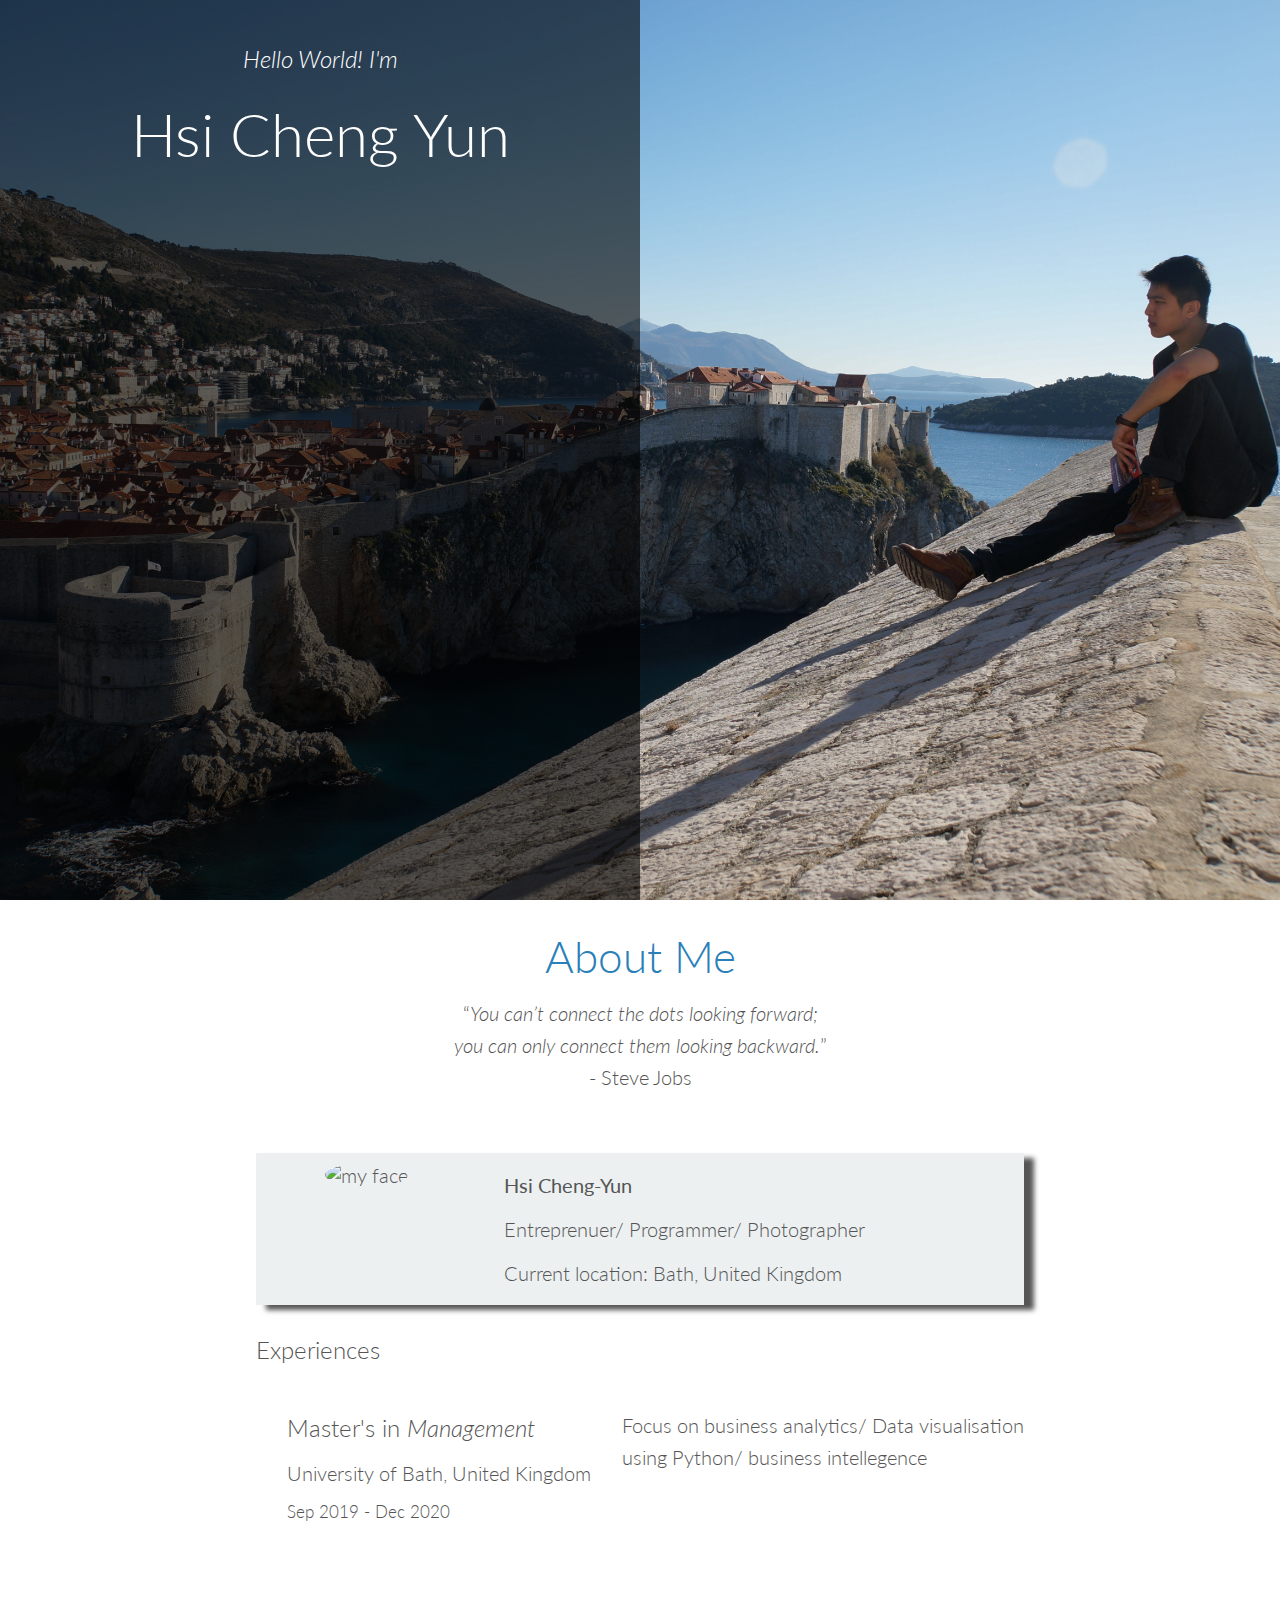
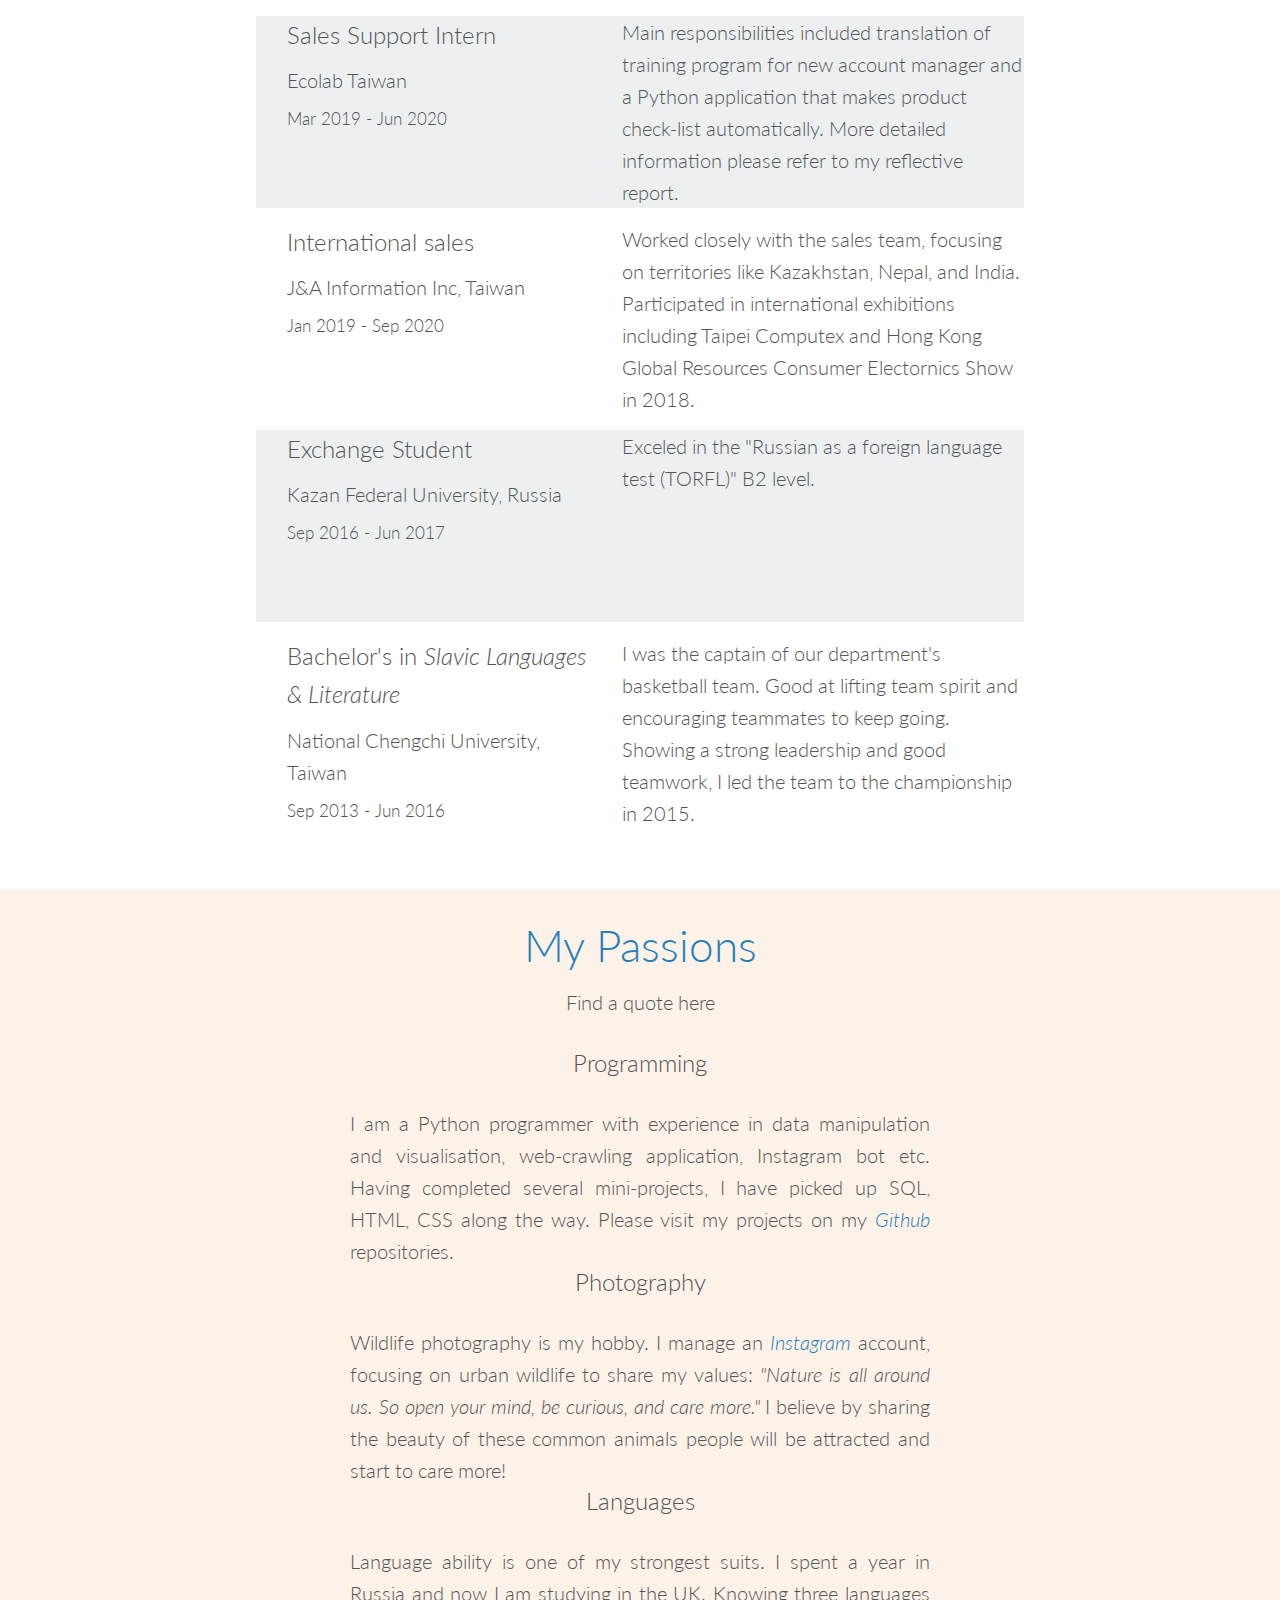
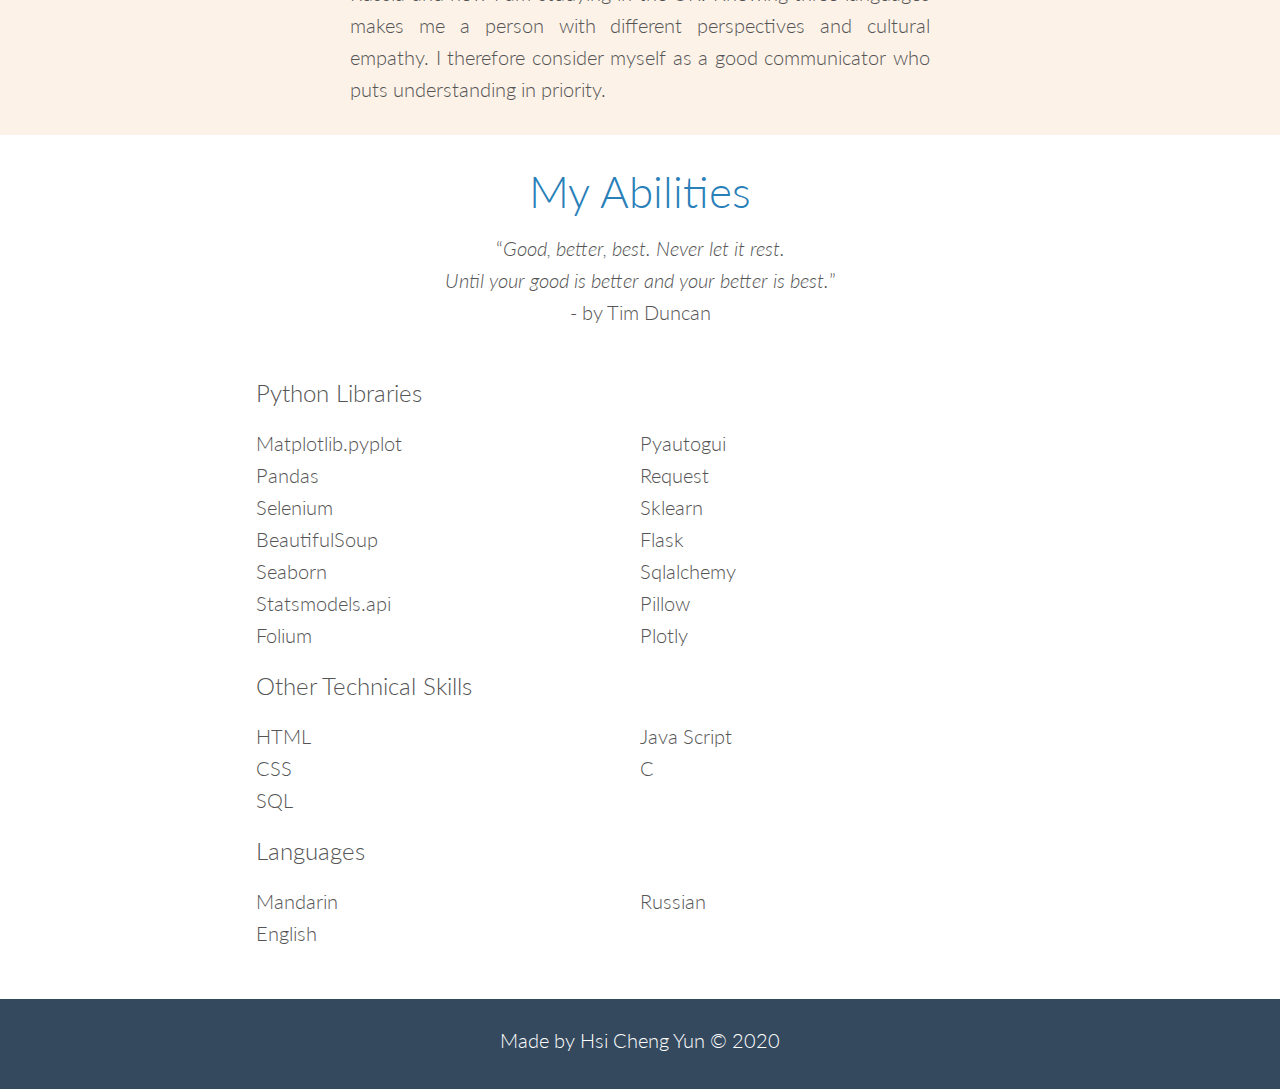
==== index.html @ f3f989b7 "update icons, shadow" ====
<!DOCTYPE html>
<html lang="en">
<head>
  <meta charset="UTF-8">
  <meta name="viewport" content="width=device-width, initial-scale=1.0">
  <link rel="stylesheet" href="resources/css/style.css">
  <link rel="stylesheet" href="https://fonts.googleapis.com/css2?family=Lato:ital,wght@0,100;0,300;0,400;1,300&display=swap">
  <title>Hsi Cheng Yun</title>
</head>
<body>
  <header>
    <section id="header">
      <div class="hero_text_box">
        <p><em>Hello World! I'm</em></p>
        <div class="bottom_line"></div>
        <h1>Hsi Cheng Yun</h1>
      </div>
    </section>
  </header>
  <section id="namecard">
    <div class="section_title">
      <h2>About Me</h2>
    </div>
    <div class="section_sub">
      <q><cite>You can’t connect the dots looking forward; <br> you can only connect them looking backward.</cite></q>
      <br>
      <p>- Steve Jobs</p>
    </div>
    <figure class="name_card center grey">
      <div class="name_card_hero">
        <img src="resources/css/img/me copy.jpg" alt="my face" class="name_card_img">
      </div>
      <div class="name_card_content">
        <ul>
          <li><strong>Hsi Cheng-Yun</strong></li>
          <li>Entreprenuer/ Programmer/ Photographer </li>
          <li>Current location: Bath, United Kingdom</li>
        </ul>
      </div>
      <div class="name_card_content">
        <ul>
          <li><a href="https://www.linkedin.com/in/cheng-yun-hsi-b586b5178/" target="_blank"><i class="fab fa-linkedin-in"></i></a></li>
          <li><a href="https://github.com/hsi-cy" target="_blank"><i class="fab fa-github"></i></a></li>
          <li><a href="https://www.instagram.com/hcy_wildlife_photography/" target="_blank"><i class="fab fa-instagram"></i></a></li>
        </ul>
      </div>
    </figure>
    <div id="about_me_experiences">
      <h3>Experiences</h3>
    </div>
    <div class="experiences_dir_by_col">
      <div class="exp_row">
        <div class="exp_icon col_1">
          <i class="fas fa-graduation-cap"></i>
        </div>
        <div class="exp_title col_2">
          <p class="exp_program">Master's in <em>Management</em></p>
          <p class="exp_uni">University of Bath, United Kingdom</p>
          <p class="exp_date">Sep 2019 - Dec 2020</p>
        </div>
        <div class="exp_description col_3">
          <p>Focus on business analytics/ Data visualisation using Python/ business intellegence</p>
        </div>
      </div>
      <div class="exp_row grey">
        <div class="exp_icon col_1">
          <i class="fas fa-briefcase"></i>
        </div>
        <div class="exp_title col_2">
          <p class="exp_program">Sales Support Intern</p>
          <p class="exp_uni">Ecolab Taiwan</p>
          <p class="exp_date">Mar 2019 - Jun 2020</p>
        </div>
        <div class="exp_description col_3">
          <p>Main responsibilities included translation of training program for new account manager and a Python application
            that makes product check-list automatically. More detailed information please refer to my reflective report.
          </p>
        </div>
      </div>
      <div class="exp_row">
        <div class="exp_icon col_1">
          <i class="fas fa-briefcase"></i>
        </div>
        <div class="exp_title col_2">
          <p class="exp_program">International sales</p>
          <p class="exp_uni">J&A Information Inc, Taiwan</p>
          <p class="exp_date">Jan 2019 - Sep 2020</p>
        </div>
        <div class="exp_description col_3">
          <p>Worked closely with the sales team, focusing on territories like Kazakhstan, Nepal, and India.
            Participated in international exhibitions including Taipei Computex and Hong Kong Global Resources 
            Consumer Electornics Show in 2018.
          </p>
        </div>
      </div>
      <div class="exp_row grey">
        <div class="exp_icon col_1">
          <i class="fas fa-graduation-cap"></i>
        </div>
        <div class="exp_title col_2">
          <p class="exp_program">Exchange Student</p>
          <p class="exp_uni">Kazan Federal University, Russia</p>
          <p class="exp_date">Sep 2016 - Jun 2017</p>
        </div>
        <div class="exp_description col_3">
          <p>Exceled in the "Russian as a foreign language test (TORFL)" B2 level. </p>
        </div>
      </div>
      <div class="exp_row">
        <div class="exp_icon col_1">
          <i class="fas fa-graduation-cap"></i>
        </div>
        <div class="exp_title col_2">
          <p class="exp_program">Bachelor's in <em>Slavic Languages & Literature</em></p>
          <p class="exp_uni">National Chengchi University, Taiwan</p>
          <p class="exp_date">Sep 2013 - Jun 2016</p>
        </div>
        <div class="exp_description col_3">
          <p>I was the captain of our department's basketball team. Good at lifting team spirit and encouraging 
            teammates to keep going. Showing a strong leadership and good teamwork, I led the team to the 
            championship in 2015.
          </p>
        </div>
      </div>
    </div>
  </section>
  <section class="section_profile">
    <div class="section_title">
      <h2>My Passions</h2>
    </div>
    <div class="section_sub">
      <p>Find a quote here</p>
    </div>
    <div class="about_me_container">
      <div class="coloumn">
        <ion-icon name="desktop-outline"></ion-icon>
        <h3>Programming</h3>
        <p>
          I am a Python programmer with experience in data manipulation and visualisation, web-crawling application, Instagram bot etc.
          Having completed several mini-projects, I have picked up SQL, HTML, CSS along the way. Please visit my projects on  
          my <em><a href="https://github.com/hsi-cy" target="_blank">Github</a></em> repositories.
        </p>
      </div>
      <div class="coloumn">
        <ion-icon name="camera-outline"></ion-icon>
        <h3>Photography</h3>
        <p>
          Wildlife photography is my hobby. I manage an <em><a href="https://www.instagram.com/hcy_wildlife_photography/" target="_blank">Instagram</a></em> account, 
          focusing on urban wildlife to share my values: 
          <cite>"Nature is all around us. So open your mind, be curious, and care more."</cite>
          I believe by sharing the beauty of these common animals people will be attracted and start to care more!
        </p>
      </div>
      <div class="coloumn">
        <ion-icon name="language-outline"></ion-icon>
        <h3>Languages</h3>
        <p>
          Language ability is one of my strongest suits. I spent a year in Russia and now 
          I am studying in the UK. Knowing three languages makes me a person with different
          perspectives and cultural empathy. I therefore consider myself as a good communicator who
          puts understanding in priority.
        </p>
      </div>
    </div>
  </section>
  <section id="section_skills">
    <div class="section_title">
      <h2>My Abilities</h2>
    </div>
    <div class="section_sub">
      <q><cite class="quotes">Good, better, best. Never let it rest. <br> Until your good is better and your better is best.</cite></q>
      <br>
      <p>- by Tim Duncan</p>
    </div>
    <div class="skill_title">
      <h3>Python Libraries</h3>
    </div>
    <div class="skill_level_container">
      <!-- Skill name left -->
      <div class="skill_left_part">
        <div class="skill_name_column">
          <div class="skill_name">
            <p>Matplotlib.pyplot</p>
          </div>
          <div class="skill_name">
            <p>Pandas</p>
          </div>
          <div class="skill_name">
            <p>Selenium</p>
          </div>
          <div class="skill_name">
            <p>BeautifulSoup</p>
          </div>
          <div class="skill_name">
            <p>Seaborn</p>
          </div>
          <div class="skill_name">
            <p>Statsmodels.api</p>
          </div>
          <div class="skill_name">
            <p>Folium</p>
          </div>
        </div>
        <div class="skill_level_column">
          <div class="skill_level">
            <span><i class="fas fa-star"></i></span>
            <span><i class="fas fa-star"></i></span>
            <span><i class="fas fa-star"></i></span>
            <span><i class="fas fa-star"></i></span>
            <span><i class="fas fa-star"></i></span>
          </div>
          <div class="skill_level">
            <span><i class="fas fa-star"></i></span>
            <span><i class="fas fa-star"></i></span>
            <span><i class="fas fa-star"></i></span>
            <span><i class="fas fa-star"></i></span>
            <span><i class="fas fa-star"></i></span>
          </div>
          <div class="skill_level">
            <span><i class="fas fa-star"></i></span>
            <span><i class="fas fa-star"></i></span>
            <span><i class="fas fa-star"></i></span>
            <span><i class="fas fa-star"></i></span>
            <span><i class="fas fa-star"></i></span>
          </div>
          <div class="skill_level">
            <span><i class="fas fa-star"></i></span>
            <span><i class="fas fa-star"></i></span>
            <span><i class="fas fa-star"></i></span>
            <span><i class="fas fa-star"></i></span>
            <span><i class="far fa-star"></i></span>
          </div>
          <div class="skill_level">
            <span><i class="fas fa-star"></i></span>
            <span><i class="fas fa-star"></i></span>
            <span><i class="fas fa-star"></i></span>
            <span><i class="fas fa-star"></i></span>
            <span><i class="far fa-star"></i></span>
          </div>
          <div class="skill_level">
            <span><i class="fas fa-star"></i></span>
            <span><i class="fas fa-star"></i></span>
            <span><i class="fas fa-star"></i></span>
            <span><i class="fas fa-star"></i></span>
            <span><i class="far fa-star"></i></span>
          </div>
          <div class="skill_level">
            <span><i class="fas fa-star"></i></span>
            <span><i class="fas fa-star"></i></span>
            <span><i class="fas fa-star"></i></span>
            <span><i class="far fa-star"></i></span>
            <span><i class="far fa-star"></i></span>
          </div>
        </div>
      </div>
      <!-- skill name right -->
      <div class="skill_right_part">
        <div class="skill_name_column">
          <div class="skill_name">
            <p>Pyautogui</p>
          </div>
          <div class="skill_name">
            <p>Request</p>
          </div>
          <div class="skill_name">
            <p>Sklearn</p>
          </div>
          <div class="skill_name">
            <p>Flask</p>
          </div>
          <div class="skill_name">
            <p>Sqlalchemy</p>
          </div>
          <div class="skill_name">
            <p>Pillow</p>
          </div>
          <div class="skill_name">
            <p>Plotly</p>
          </div>
        </div>
        <div class="skill_level_column">
          <div class="skill_level">
            <span><i class="fas fa-star"></i></span>
            <span><i class="fas fa-star"></i></span>
            <span><i class="fas fa-star"></i></span>
            <span><i class="far fa-star"></i></span>
            <span><i class="far fa-star"></i></span>
          </div>
          <div class="skill_level">
            <span><i class="fas fa-star"></i></span>
            <span><i class="fas fa-star"></i></span>
            <span><i class="fas fa-star"></i></span>
            <span><i class="far fa-star"></i></span>
            <span><i class="far fa-star"></i></span>
          </div>
          <div class="skill_level">
            <span><i class="fas fa-star"></i></span>
            <span><i class="fas fa-star"></i></span>
            <span><i class="fas fa-star"></i></span>
            <span><i class="far fa-star"></i></span>
            <span><i class="far fa-star"></i></span>
          </div>
          <div class="skill_level">
            <span><i class="fas fa-star"></i></span>
            <span><i class="fas fa-star"></i></span>
            <span><i class="far fa-star"></i></span>
            <span><i class="far fa-star"></i></span>
            <span><i class="far fa-star"></i></span>
          </div>
          <div class="skill_level">
            <span><i class="fas fa-star"></i></span>
            <span><i class="fas fa-star"></i></span>
            <span><i class="far fa-star"></i></span>
            <span><i class="far fa-star"></i></span>
            <span><i class="far fa-star"></i></span>
          </div>
          <div class="skill_level">
            <span><i class="fas fa-star"></i></span>
            <span><i class="far fa-star"></i></span>
            <span><i class="far fa-star"></i></span>
            <span><i class="far fa-star"></i></span>
            <span><i class="far fa-star"></i></span>
          </div>
          <div class="skill_level">
            <span><i class="fas fa-star"></i></span>
            <span><i class="far fa-star"></i></span>
            <span><i class="far fa-star"></i></span>
            <span><i class="far fa-star"></i></span>
            <span><i class="far fa-star"></i></span>
          </div>
        </div>
      </div>
    </div>
    <div class="skill_title">
      <h3>Other Technical Skills</h3>
    </div>
    <!-- Other skills left part -->
    <div class="skill_level_container">
      <div class="skill_left_part">
        <div class="skill_name_column">
          <div class="skill_name">
            <p>HTML</p>
          </div>
          <div class="skill_name">
            <p>CSS</p>
          </div>
          <div class="skill_name">
            <p>SQL</p>
          </div>
        </div>
        <div class="skill_level_column">
          <div class="skill_level">
            <span><i class="fas fa-star"></i></span>
            <span><i class="fas fa-star"></i></span>
            <span><i class="fas fa-star"></i></span>
            <span><i class="fas fa-star"></i></span>
            <span><i class="fas fa-star"></i></span>
          </div>
          <div class="skill_level">
            <span><i class="fas fa-star"></i></span>
            <span><i class="fas fa-star"></i></span>
            <span><i class="fas fa-star"></i></span>
            <span><i class="fas fa-star"></i></span>
            <span><i class="fas fa-star"></i></span>
          </div>
          <div class="skill_level">
            <span><i class="fas fa-star"></i></span>
            <span><i class="fas fa-star"></i></span>
            <span><i class="fas fa-star"></i></span>
            <span><i class="far fa-star"></i></span>
            <span><i class="far fa-star"></i></span>
          </div>
        </div>
      </div>
      <div class="skill_right_part">
        <div class="skill_name_column">
          <div class="skill_name">
            <p>Java Script</p>
          </div>
          <div class="skill_name">
            <p>C</p>
          </div>
        </div>
        <div class="skill_level_column">
          <div class="skill_level">
            <span><i class="fas fa-star"></i></span>
            <span><i class="fas fa-star"></i></span>
            <span><i class="far fa-star"></i></span>
            <span><i class="far fa-star"></i></span>
            <span><i class="far fa-star"></i></span>
          </div>
          <div class="skill_level">
            <span><i class="fas fa-star"></i></span>
            <span><i class="far fa-star"></i></span>
            <span><i class="far fa-star"></i></span>
            <span><i class="far fa-star"></i></span>
            <span><i class="far fa-star"></i></span>
          </div>
        </div>
      </div>
    </div>
    <div class="skill_title">
      <h3>Languages</h3>
    </div>
    <div class="skill_level_container">
      <!-- Languages left part -->
      <div class="skill_left_part">
        <div class="skill_name_column">
          <div class="skill_name">
            <p>Mandarin</p>
          </div>
          <div class="skill_name">
            <p>English</p>
          </div>
        </div>
        <div class="skill_level_column">
          <div class="skill_level">
            <span><i class="fas fa-star"></i></span>
            <span><i class="fas fa-star"></i></span>
            <span><i class="fas fa-star"></i></span>
            <span><i class="fas fa-star"></i></span>
            <span><i class="fas fa-star"></i></span>
          </div>
          <div class="skill_level">
            <span><i class="fas fa-star"></i></span>
            <span><i class="fas fa-star"></i></span>
            <span><i class="fas fa-star"></i></span>
            <span><i class="fas fa-star"></i></span>
            <span><i class="fas fa-star-half-alt"></i></span>
          </div>
        </div>
      </div>
      <div class="skill_right_part">
        <div class="skill_name_column">
          <div class="skill_name">
            <p>Russian</p>
          </div>
        </div>
        <div class="skill_level_column">
          <div class="skill_level">
            <span><i class="fas fa-star"></i></span>
            <span><i class="fas fa-star"></i></span>
            <span><i class="fas fa-star"></i></span>
            <span><i class="fas fa-star"></i></span>
            <span><i class="far fa-star"></i></span>
          </div>
        </div>
      </div>
    </div>
    </div>
  </section>
  <script src="https://unpkg.com/ionicons@5.0.0/dist/ionicons.js"></script>
  <script src="https://kit.fontawesome.com/35987634fb.js" crossorigin="anonymous"></script>
</body>
<footer>
  <section id="section_footer">
    <div id="footer">
      <p>Made by Hsi Cheng Yun &copy; 2020</p>
    </div>
  </section>
</footer>
</html>


<!-- 
empty star
<span><i class="far fa-star"></i></span>
full star
<span><i class="fas fa-star"></i></span>
half full star
<span><i class="fas fa-star-half-alt"></i></span>
 -->
---- resources/css/style.css ----
* {
    margin: 0;
    padding: 0;
    box-sizing: border-box;
}

body {
    font-size: 20px;
    font-weight: 300;
    font-family: 'Lato', 'Arial', sans-serif;
    color: #555;
}

h1,
h2,
h3 {
    font-weight: 300;
}

h1 {
    font-size: 300%;
    color: #fff;
}

h2 {
    font-size: 220%;
    color: #555;
}

h3 {
    font-size: 120%;
}

p {
    line-height: 1.6;
}
/* ----------------- */
/* Header */
/* ----------------- */

header {
    height: 100vh;
    background-image: url(img/bckimg.JPG);
    background-size: cover;
    background-position: center;
    background-repeat: no-repeat;
    background-attachment: fixed;
}

.hero_text_box {
    width: 50%;
    height: 100vh;
    background-color: rgba(0,0,0,0.6);
    text-align: center;
}

.hero_text_box p {
    font-size: 120%;
    color: #fff;
    padding-top: 40px;
    padding-bottom: 20px;
}


@media (max-width:768px) {
    header {
        background-image: url(img/img.jpg);
        background-size: auto 100%;
        background-position: center center;
        background-attachment: unset;
    }
    
    #header {
        display: flex;
        flex-direction: column;
    }

    .hero_text_box {
        width: 100%;
        height: 30%;
        background-color: rgba(0,0,0,0.0);
        text-align: left;
    }
    .hero_text_box p,
    .hero_text_box h1 {
        color: #555;
        padding-left: 5%;
    }

    .hero_text_box p {
        padding-left: 6%;
    }

}
/*  */
/* name card */
/*  */
#namecard {
    /* background: linear-gradient(to bottom right, #cbe4f4, #c1f1d5); */
    padding-bottom: 30px;
}

.section_sub {
    display: block;
    width: 60%;
    margin-left: 20%;
    line-height: 1.6;
}

.name_card {
    max-width: 800px;
    width: 60%;
    margin: 30px auto;
    display: flex;
    /* border: 1px solid magenta; */
    box-shadow: 10px 5px 5px #555;
    padding: 10px 10px;
}

.center{
    justify-content: center;
}

.name_card_hero {
    flex: 0 1 20%;
}

.name_card_img {
    width: 100%;
    border-radius: 50%;
}

.name_card_content{
    flex: 0 1 auto;
}

.name_card_content ul li {
    list-style: none;
    padding: 10px 30px 10px 30px;
    text-align: left;
}

.fab {
    color: #2980b9;
    font-size: 110%;
}

#about_me_experiences {
    max-width: 800px;
    width: 60%;
    margin: 30px auto;
    display: flex;
    /* border: 1px solid magenta; */
}


.experiences_dir_by_col {
    max-width: 800px;
    width: 60%;
    margin: 30px auto;
    display: grid;
    /* border: 1px solid magenta; */
    grid-template-rows: repeat(5,1fr);
}

.exp_row {
    display: flex;
    /* border: 1px solid red; */
    margin-top: 15px;
    justify-content: space-between;
    /* background: yellow; */
}

.col_1 {
    width: 5%;
    /* border: 1px solid green; */
}

.col_2 {
    width: 25%;
    /* border: 1px solid red; */
}

.col_3 {
    width: 70%;
    padding-left: 30px;
    /* border: 1px solid blue; */
}

.grey {
    background: #ecf0f1;
}

.exp_icon {
    color: #2980b9;
    font-size: 115%;
    padding-right: 5px;
    padding-top: 3.5px;
}

.exp_title {
    flex: 0 1 50%;
}

.exp_program {
    font-size: larger;
}

.exp_uni {
    padding-top: 10px;
}

.exp_date {
    font-size: smaller;
    padding-top: 10px;
}

@media (max-width:1140px) {
    .experiences_dir_by_col{
        display: grid;
        grid-template-rows: unset;
    }
    .name_card,
    #about_me_experiences,
    .experiences_dir_by_col {
        width: 70%;
        margin-left: 15%;
        /* border: 1px solid magenta; */
    }

    .col_1,
    .col_2,
    .col_3 {
        width: 100%;
    }
    .exp_row {
        flex-direction: column;
    }
    .col_3 {
        padding-left: 0;
        border-top: 1px solid black;
        padding-top: 20px;
    }
    /* .exp_date {
        padding-bottom: 10px;
    } */
}

@media (max-width:768px) {
    .section_sub {
        width: 95%;
        margin-left: 2.5%;
    }
    .name_card,
    #about_me_experiences,
    .experiences_dir_by_col,
    .col_1,
    .col_2,
    .col_3 {
        width: 95%;
        margin-left: 2.5%;
        /* border: 1px solid magenta; */
    }

    .exp_row {
        flex-direction: column;
    }
    .col_3 {
        padding-left: 0;
    }
    .exp_date {
        padding-bottom: 10px;
    }
}
/* ----------------- */
/* My passion section */
/* ----------------- */
.section_profile {
    background: #fcf2e8;
    padding-bottom: 30px;
}

.section_title,
.section_sub {
    display: block;
    text-align: center;
}

.section_title h2{
    color: #2980b9;
    padding-top: 30px;
}

.section_sub {
    padding-top: 15px;
    padding-bottom: 30px;
}

.about_me_container {
    display: flex;
    flex-direction: column;
    justify-content: space-between;
    text-align: center;
    width: 50%;
    margin-left: 25%;
}

ion-icon {
    color: #2980b9;
    font-size: 220%;
    margin-top: 30px;
}

.about_me_container p {
    padding: 30px 30px 0px 30px;
    text-align: justify;
}

.about_me_container p a {
    text-decoration: none;
    color: #2980b9;
}

@media (max-width:768px) {
    .about_me_container {
        width: 95%;
        margin-left: 2.5%;
    }
}

/*  */
/* Skills section */
/*  */
.skill_title {
    display: block;
    width: 60%;
    margin-left: 20%;
    text-align: left;
    padding-top: 20px;
    padding-bottom: 20px;
}
.skill_level_container {
    display: flex;
    width: 60%;
    margin-left: 20%;
    justify-content: space-between;
    flex-direction: row;
    /* border: 1px solid magenta; */
}

.skill_name_column {
    width: 60%;
    /* border: 1px solid greenyellow; */
}

.skill_level_column {
    width: 40%;
    color: #2980b9;
    /* border: 1px solid red; */
}

.skill_level {
    line-height: 1.6;
}

.skill_left_part,
.skill_right_part {
    display: flex;
    width: 50%;
}

@media (max-width:1140px) {
    .skill_title {
        width: 70%;
        margin-left: 15%;
    }

    .skill_level_container {
        width: 70%;
        margin-left: 15%;
        flex-direction: column;
    }

    .skill_name_column {
        width: 60%;
    }

    .skill_level_column {
        width: 40%;
    }

    .skill_left_part,
    .skill_right_part {
        width: 100%;
        
    }
}

@media (max-width:768px) {
    .skill_title {
        width: 95%;
        margin-left: 2.5%;
    }

    .skill_level_container {
        width: 95%;
        margin-left: 2.5%;
        flex-direction: column;
    }

    .skill_name_column {
        width: 60%;
    }

    .skill_level_column {
        width: 40%;
    }

    #skill_left_part,
    #skill_right_part {
        width: 100%;
    }
}

/*  */
/* Footer */
/*  */

#section_footer {
    display: block;
    background: #34495e;
    width: 100%;
    height: 10vh;
    text-align: center;
    margin-top: 50px;
}

#footer {
    display: block;
    width: 100%;
    color: #fff;
    padding-top: 25px;
}
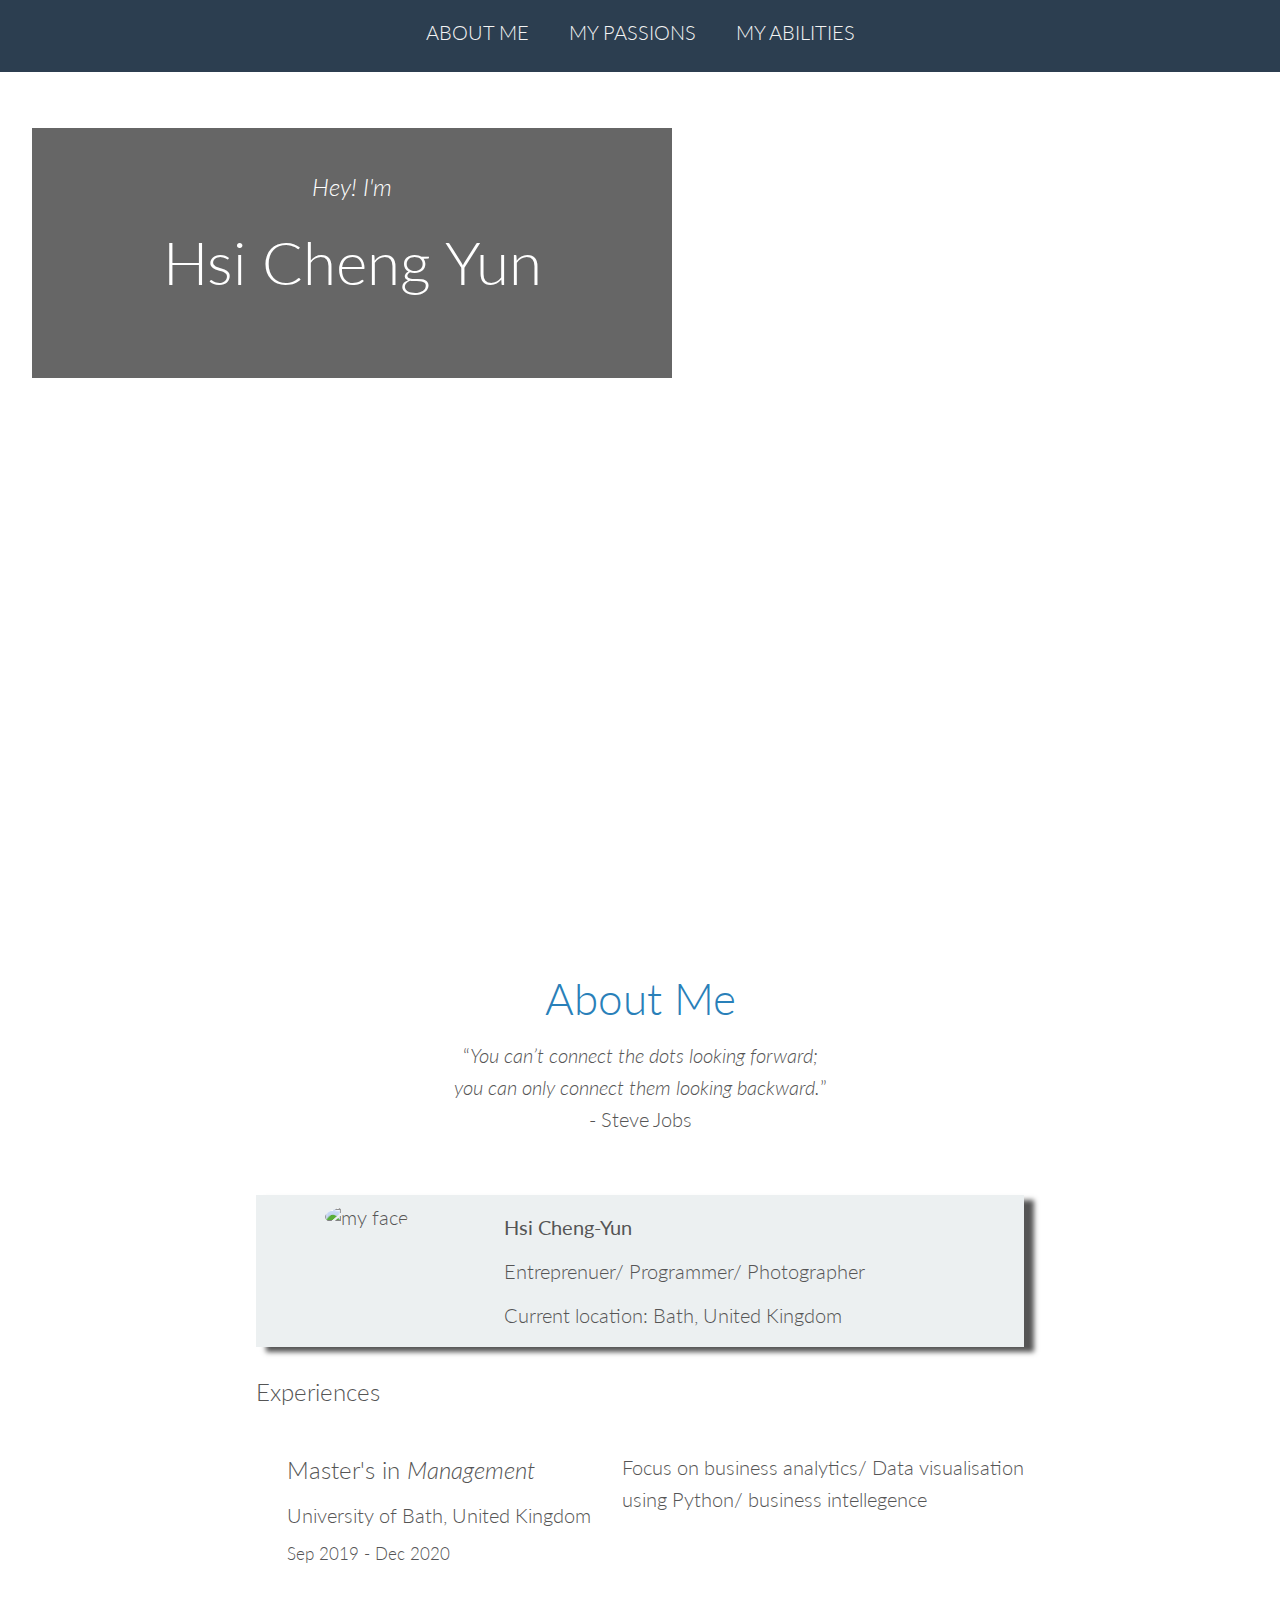
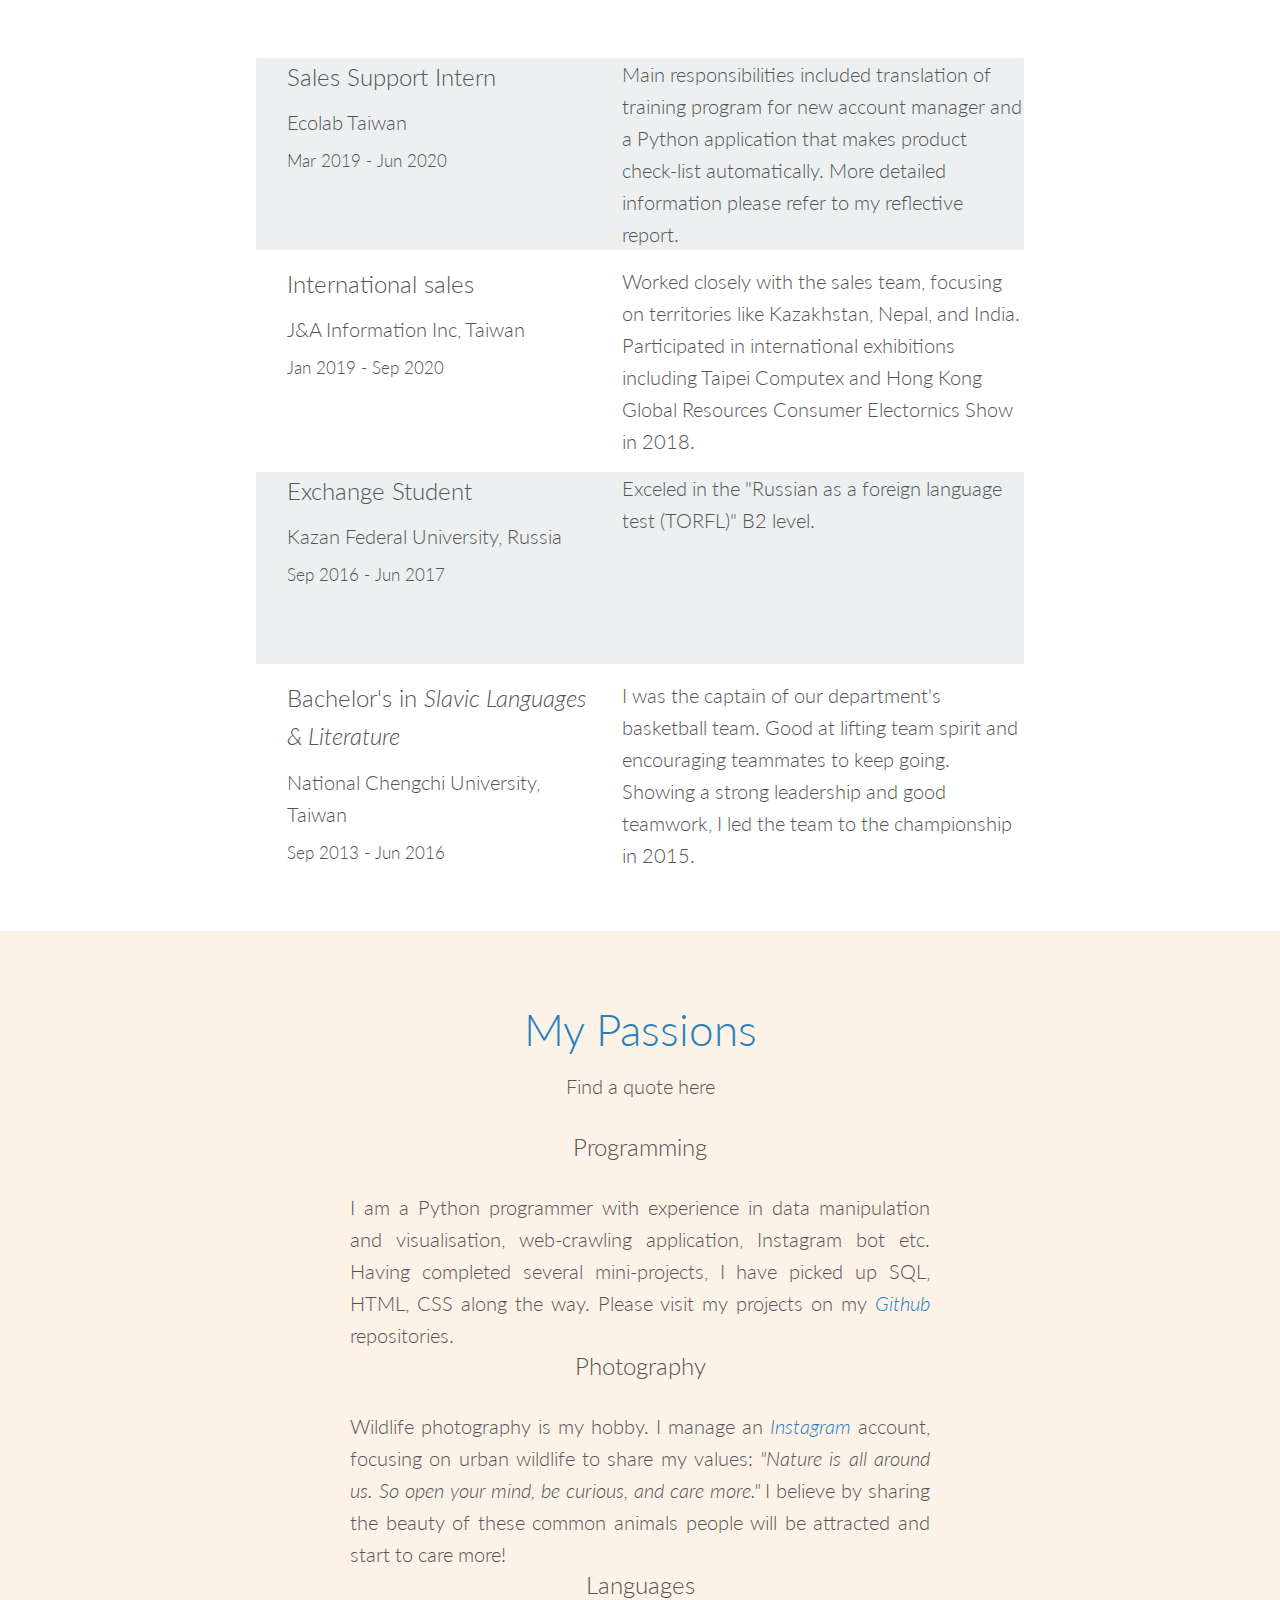
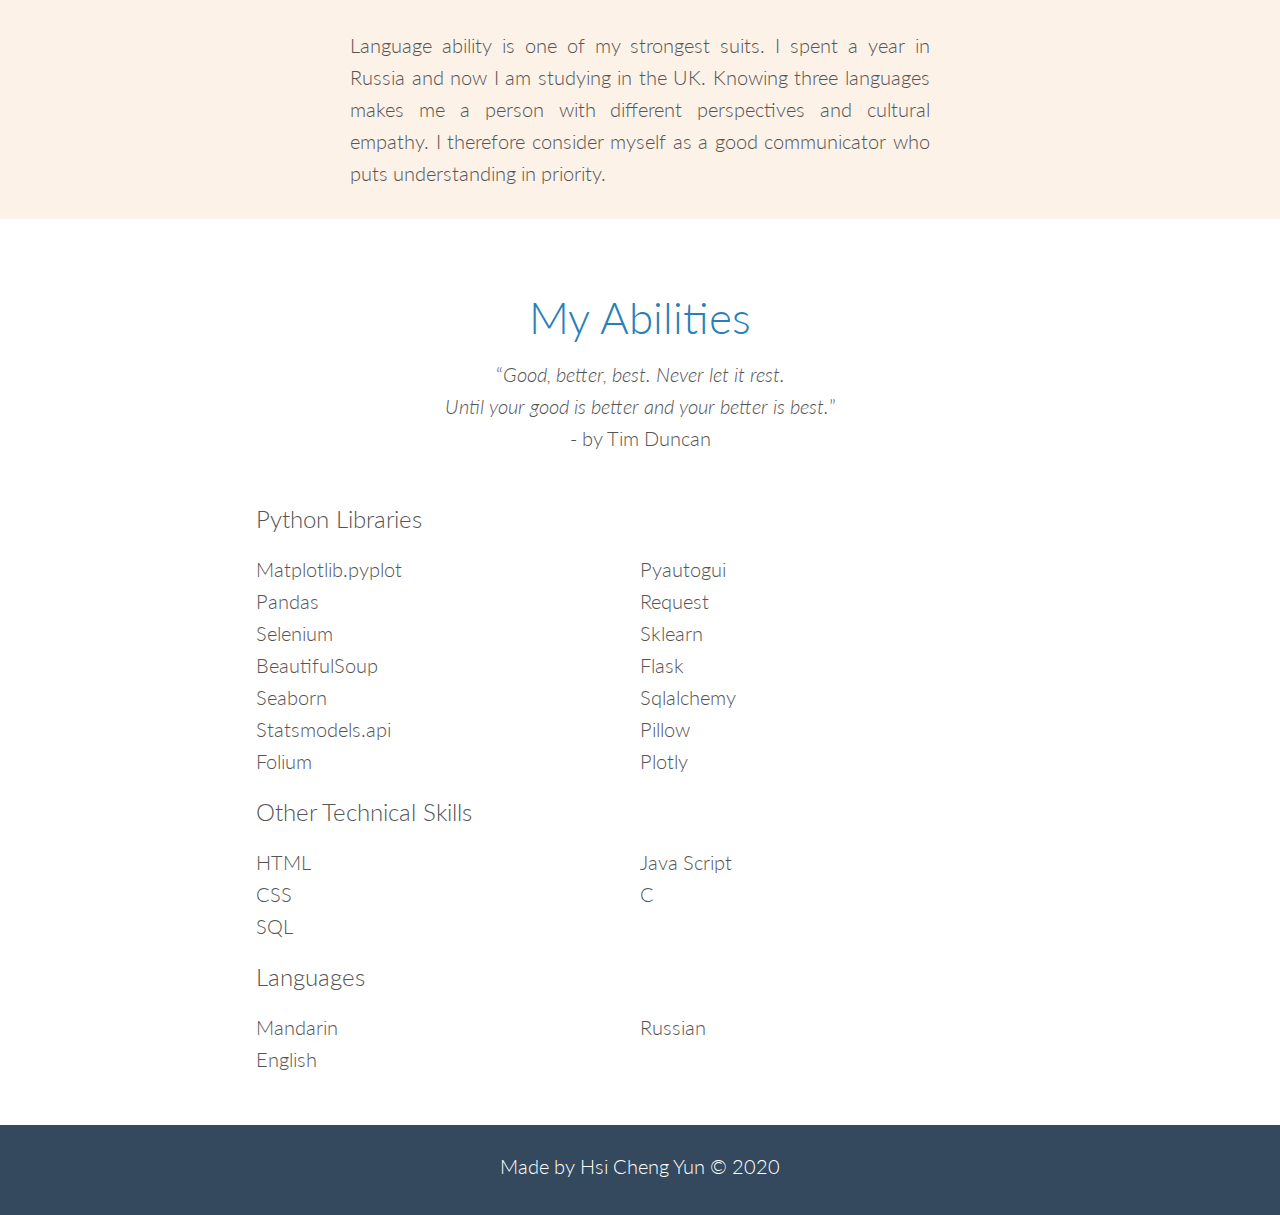
==== commit 87612505: "sticky navbar done" ====
--- a/index.html
+++ b/index.html
@@ -10,8 +10,17 @@
 <body>
   <header>
     <section id="header">
+      <div id="navbar">
+        <nav>
+          <ul>
+            <li class="nav_bar_title"><a href="#namecard">About me</a></li>
+            <li class="nav_bar_title"><a href="#myPassions">My passions</a></li>
+            <li class="nav_bar_title"><a href="#myAbilities">My abilities</a></li>
+          </ul>
+        </nav>
+      </div>
       <div class="hero_text_box">
-        <p><em>Hello World! I'm</em></p>
+        <p><em>Hey! I'm</em></p>
         <div class="bottom_line"></div>
         <h1>Hsi Cheng Yun</h1>
       </div>
@@ -124,7 +133,7 @@
       </div>
     </div>
   </section>
-  <section class="section_profile">
+  <section class="section_profile" id="myPassions">
     <div class="section_title">
       <h2>My Passions</h2>
     </div>
@@ -164,7 +173,7 @@
     </div>
   </section>
   <section id="section_skills">
-    <div class="section_title">
+    <div class="section_title" id="myAbilities">
       <h2>My Abilities</h2>
     </div>
     <div class="section_sub">
--- a/resources/css/style.css
+++ b/resources/css/style.css
@@ -3,6 +3,9 @@
     margin: 0;
     padding: 0;
     box-sizing: border-box;
+}
+html {
+    scroll-behavior: smooth;
 }
 
 body {
@@ -10,6 +13,8 @@
     font-weight: 300;
     font-family: 'Lato', 'Arial', sans-serif;
     color: #555;
+    /* overflow: hidden; */
+    /* overflow-x: hidden; */
 }
 
 h1,
@@ -41,18 +46,52 @@
 
 header {
     height: 100vh;
-    background-image: url(img/bckimg.JPG);
+    background: url(img/bckimg_chedar.jpg);
     background-size: cover;
     background-position: center;
     background-repeat: no-repeat;
     background-attachment: fixed;
 }
 
+#navbar {
+    overflow: hidden;
+    background-color: #2c3e50;
+    position: fixed;
+    width: 100%;
+    height: 8vh;
+    z-index: 1;
+}
+
+#navbar ul {
+    display: flex;
+    text-align: center;
+    justify-content: center;
+}
+
+#navbar ul li {
+    list-style: none;
+    padding: 20px;
+    text-transform: uppercase;
+}
+
+#navbar ul li a {
+    text-decoration: none;
+    color: #f4f4f4;
+}
+
+#navbar ul li a:hover {
+    color: #f1c40f;
+}
+
 .hero_text_box {
+    display: inline-block;
     width: 50%;
-    height: 100vh;
+    height: 250px;
     background-color: rgba(0,0,0,0.6);
     text-align: center;
+    margin-top: 10%;
+    margin-left: 2.5%;
+    /* box-shadow: 60px -80px rgba(41, 128, 185,0.6); */
 }
 
 .hero_text_box p {
@@ -62,10 +101,8 @@
     padding-bottom: 20px;
 }
 
-
 @media (max-width:768px) {
     header {
-        background-image: url(img/img.jpg);
         background-size: auto 100%;
         background-position: center center;
         background-attachment: unset;
@@ -289,7 +326,7 @@
 
 .section_title h2{
     color: #2980b9;
-    padding-top: 30px;
+    padding-top: 8vh;
 }
 
 .section_sub {
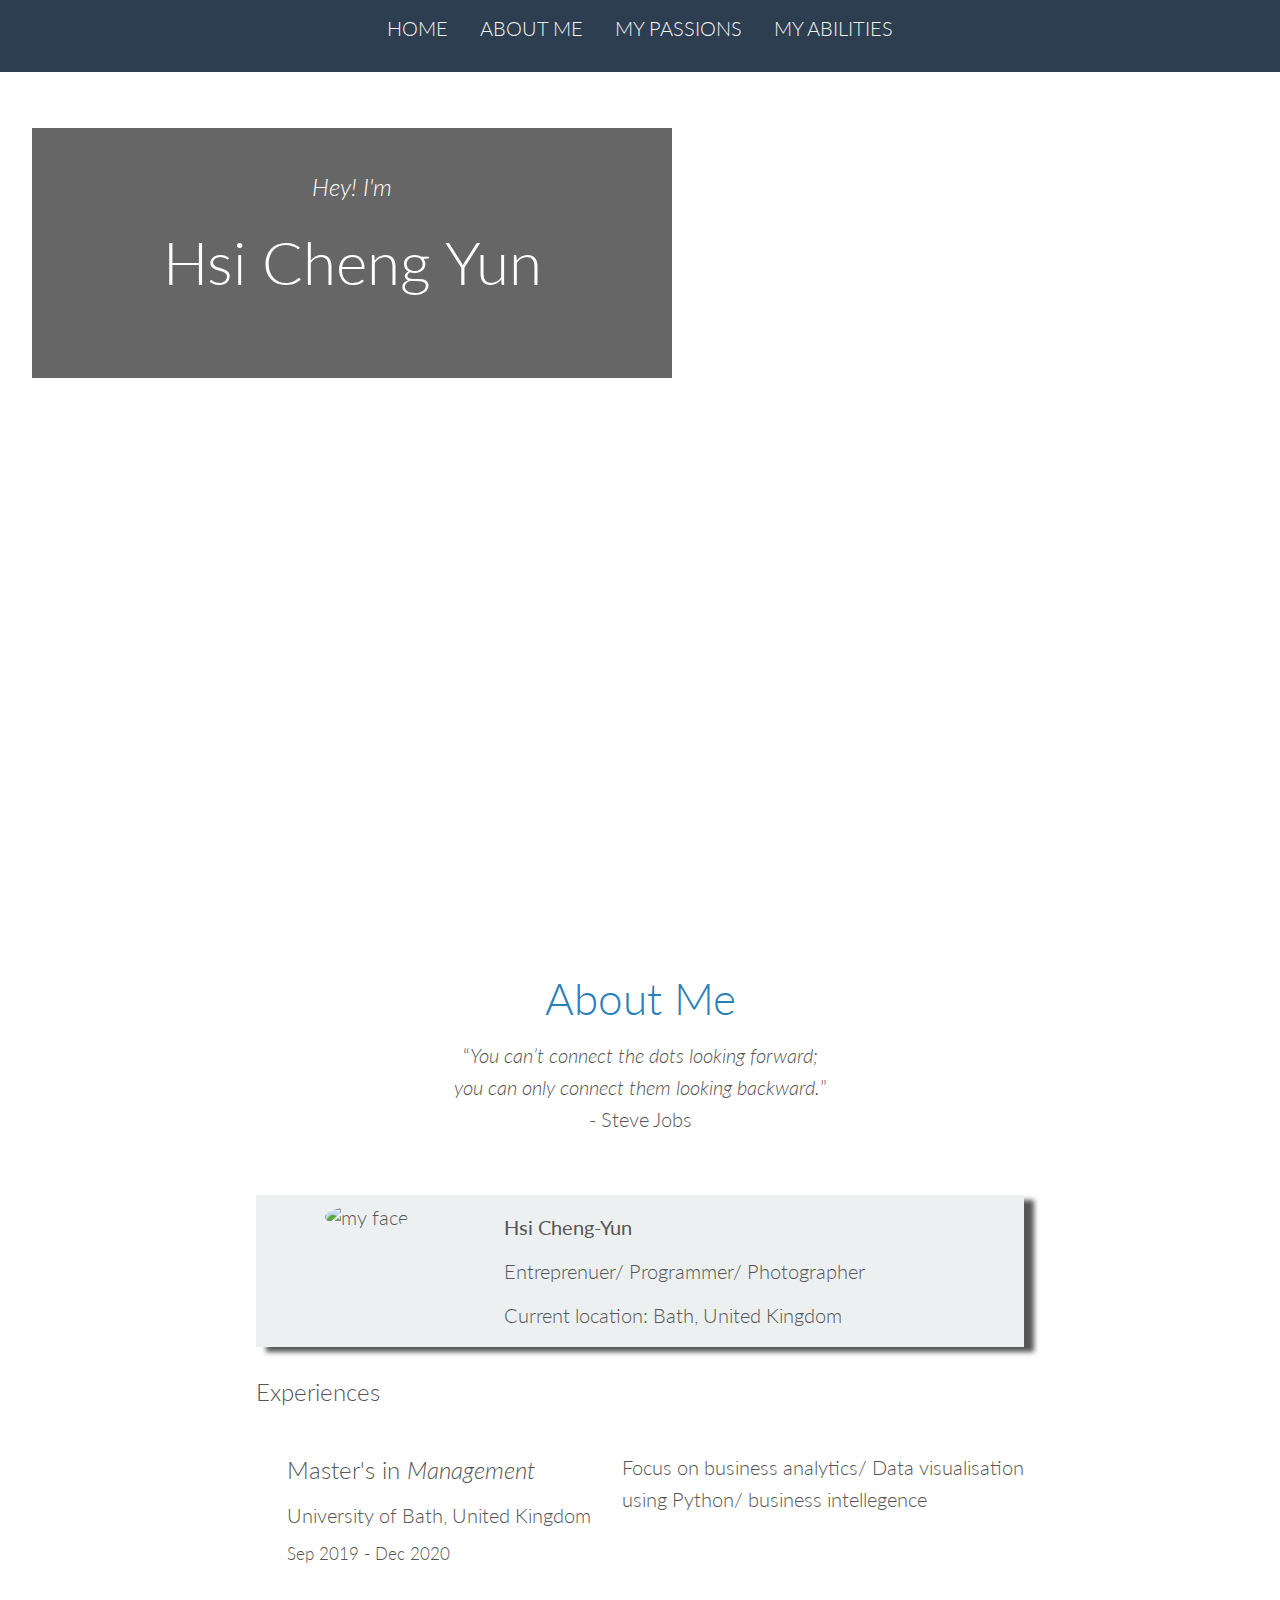
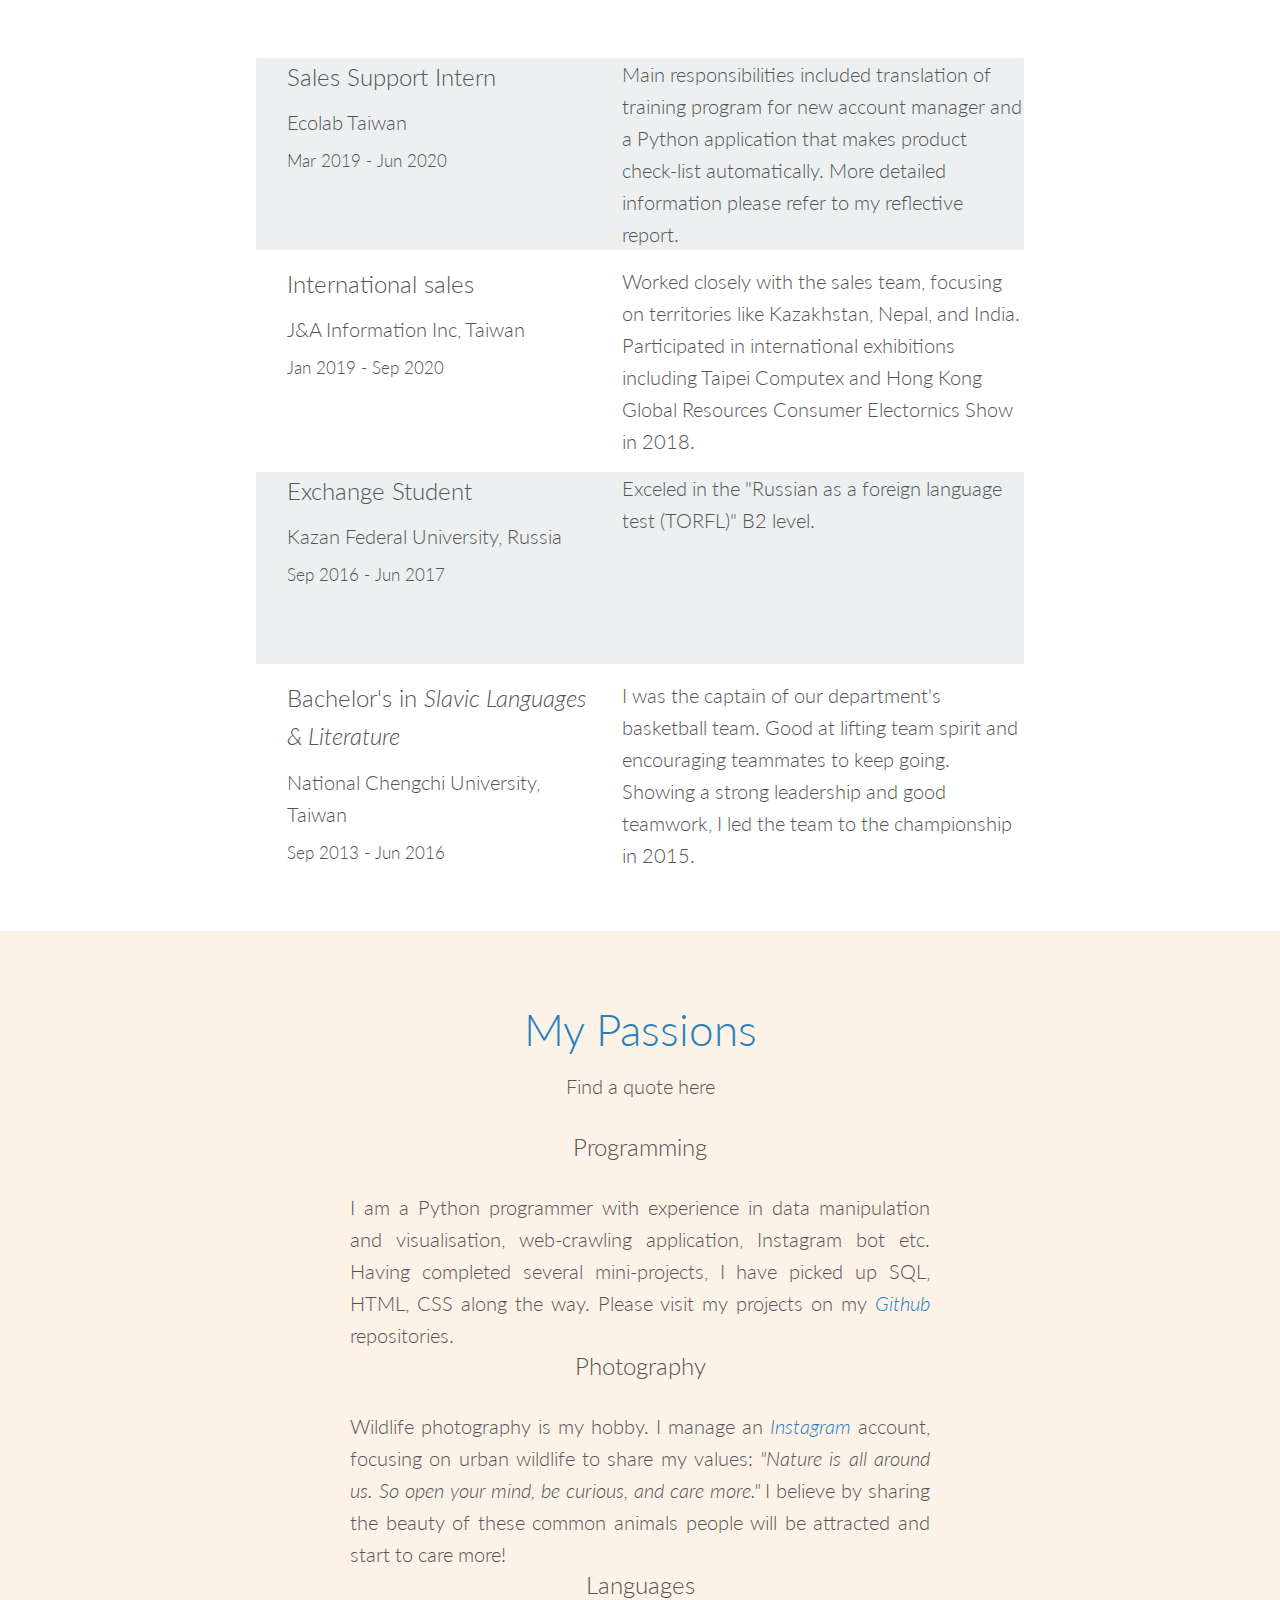
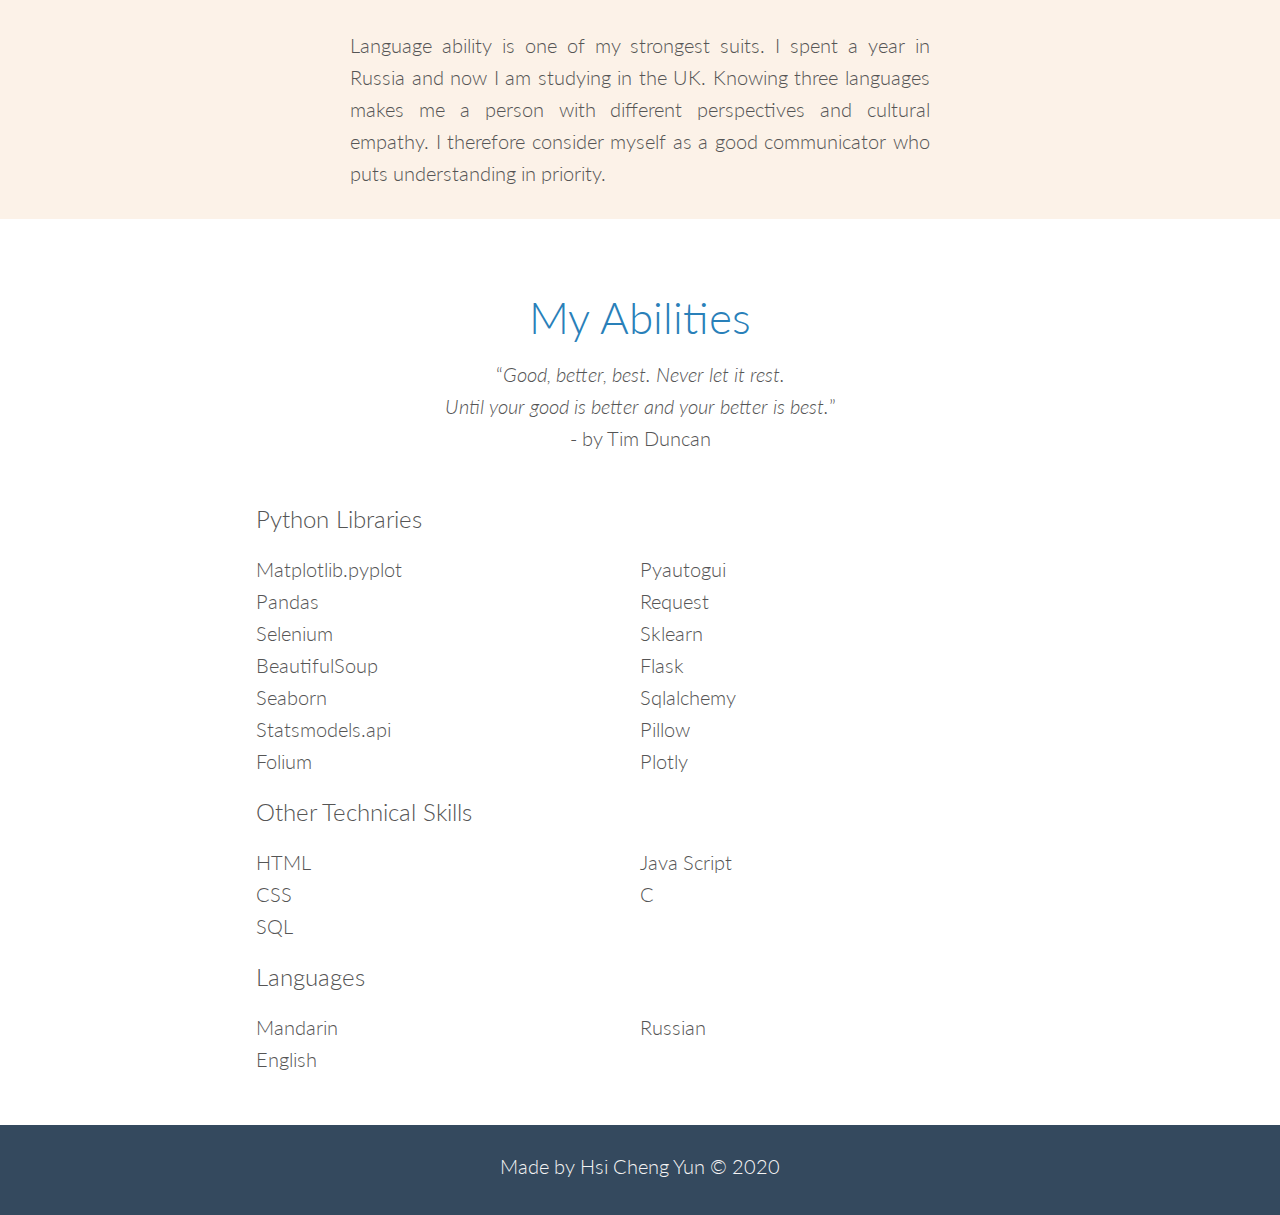
==== commit 220fe60f: "may27" ====
--- a/index.html
+++ b/index.html
@@ -13,6 +13,7 @@
       <div id="navbar">
         <nav>
           <ul>
+            <li class="nav_bar_title"><a href="#">Home</a></li>
             <li class="nav_bar_title"><a href="#namecard">About me</a></li>
             <li class="nav_bar_title"><a href="#myPassions">My passions</a></li>
             <li class="nav_bar_title"><a href="#myAbilities">My abilities</a></li>
--- a/resources/css/style.css
+++ b/resources/css/style.css
@@ -70,7 +70,7 @@
 
 #navbar ul li {
     list-style: none;
-    padding: 20px;
+    padding: 1rem;
     text-transform: uppercase;
 }
 
@@ -112,7 +112,9 @@
         display: flex;
         flex-direction: column;
     }
-
+    #navbar ul li a{
+        font-size: 80%;
+    }
     .hero_text_box {
         width: 100%;
         height: 30%;
@@ -476,6 +478,6 @@
 #footer {
     display: block;
     width: 100%;
-    color: #fff;
+    color: #f4f4f4;
     padding-top: 25px;
 }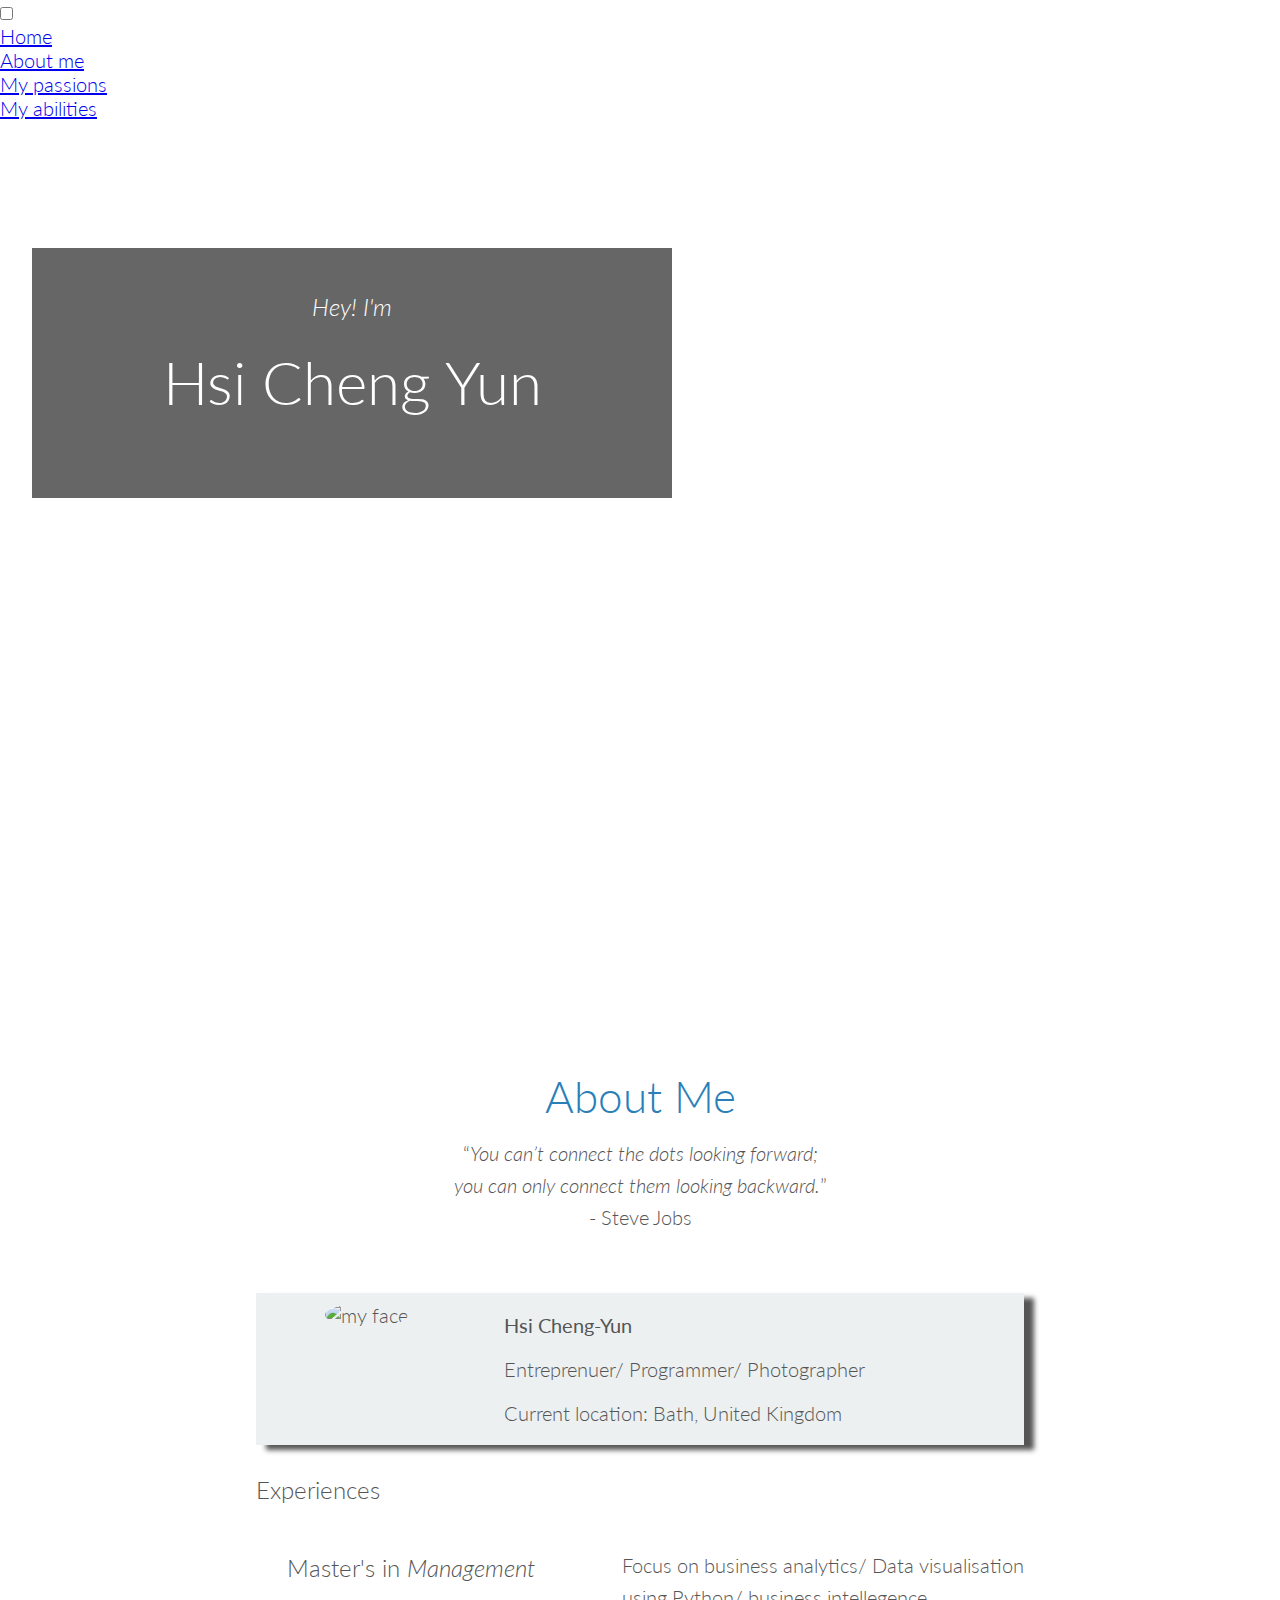
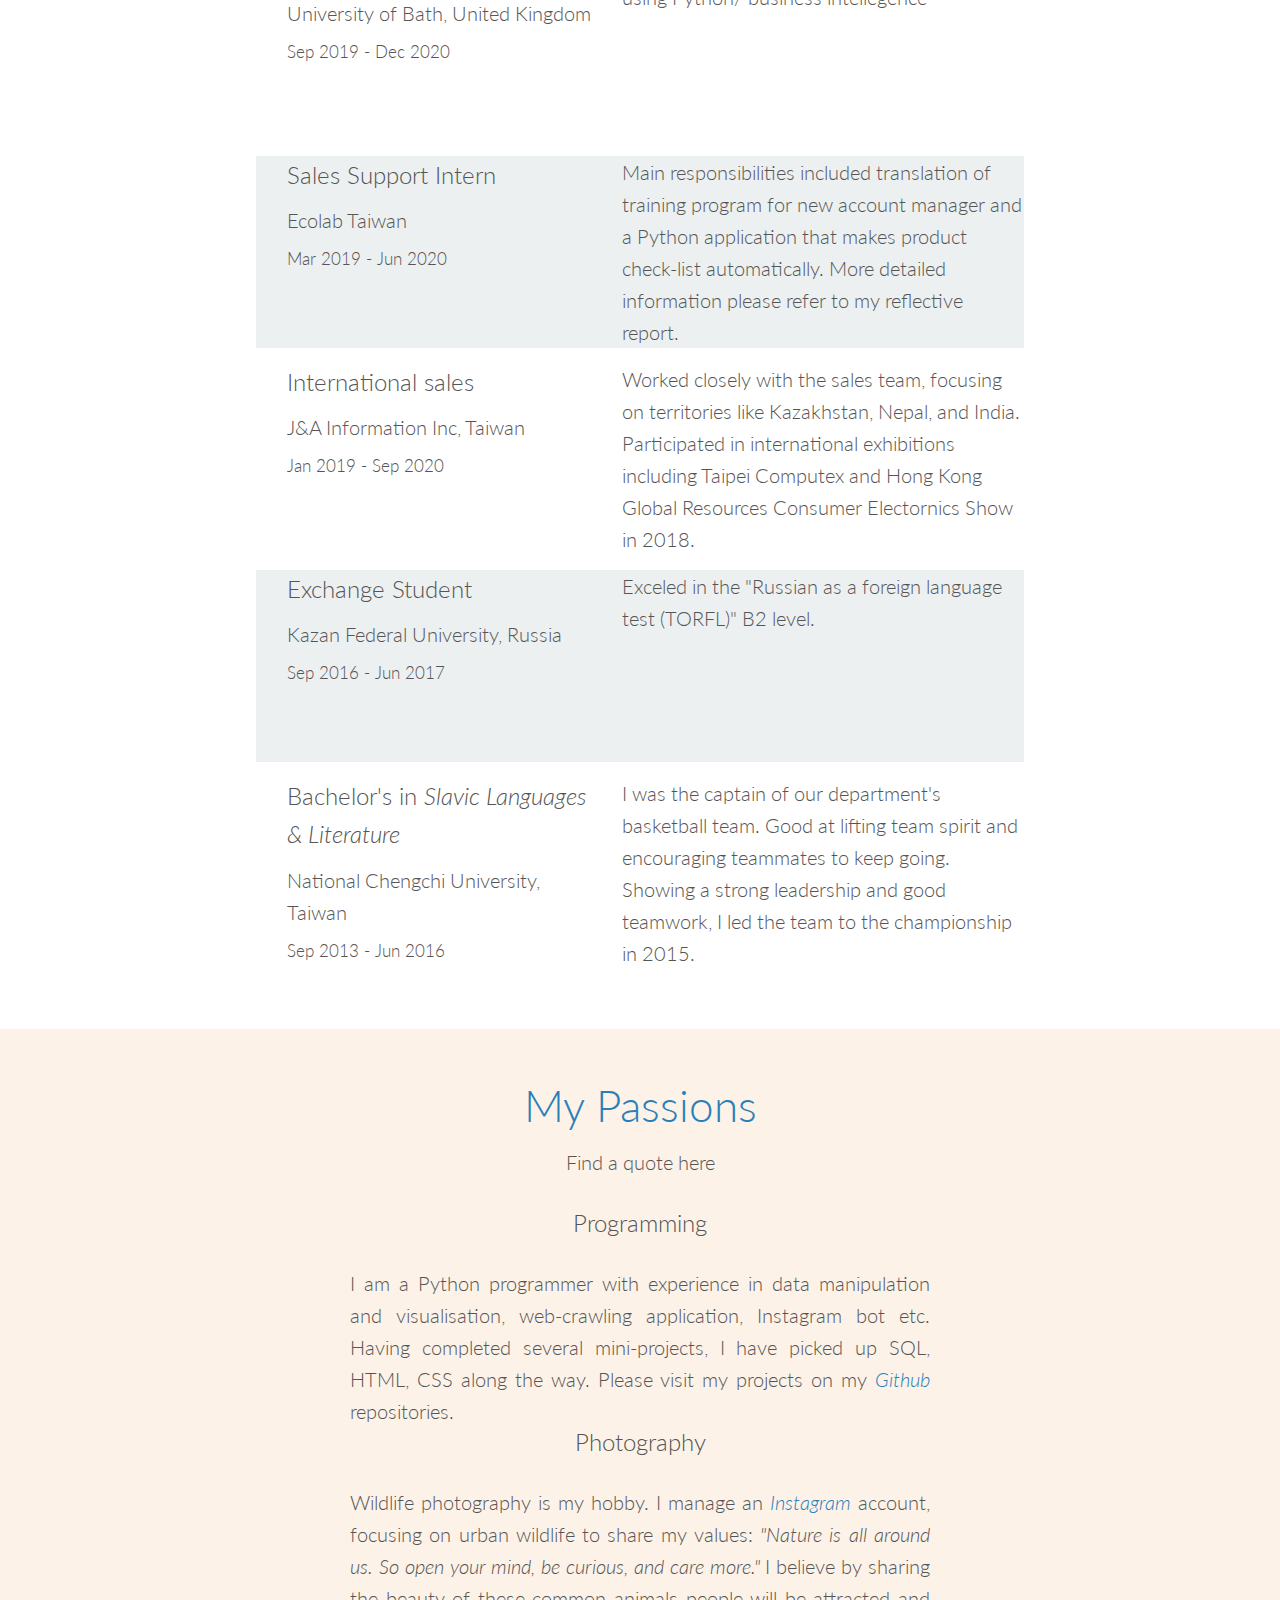
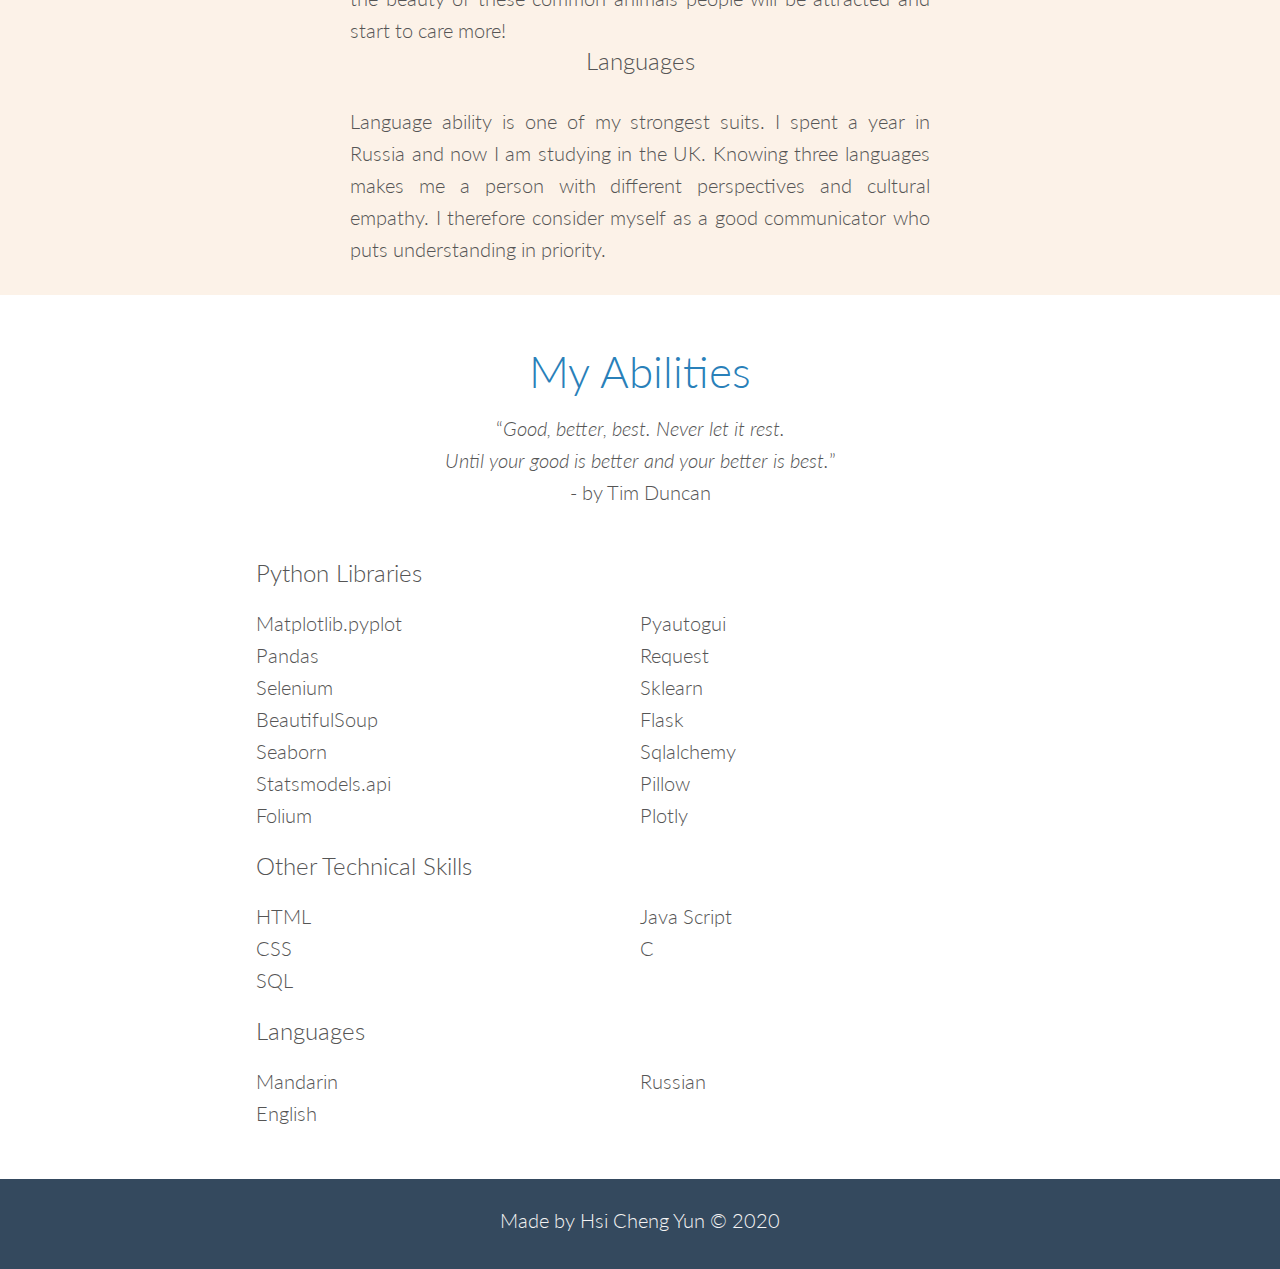
==== commit fe5dd42d: "hamburger prac" ====
--- a/index.html
+++ b/index.html
@@ -8,9 +8,25 @@
   <title>Hsi Cheng Yun</title>
 </head>
 <body>
+  <div class="menu-wrap">
+    <input type="checkbox" class="toggler">
+    <div class="hamburger"><div></div></div>
+    <div class="menu">
+      <div>
+        <div>
+          <ul>
+            <li class="nav_bar_title"><a href="#">Home</a></li>
+            <li class="nav_bar_title"><a href="#namecard">About me</a></li>
+            <li class="nav_bar_title"><a href="#myPassions">My passions</a></li>
+            <li class="nav_bar_title"><a href="#myAbilities">My abilities</a></li>
+          </ul>
+        </div>
+      </div>
+    </div>
+  </div>
   <header>
     <section id="header">
-      <div id="navbar">
+      <!-- <div id="navbar">
         <nav>
           <ul>
             <li class="nav_bar_title"><a href="#">Home</a></li>
@@ -19,7 +35,7 @@
             <li class="nav_bar_title"><a href="#myAbilities">My abilities</a></li>
           </ul>
         </nav>
-      </div>
+      </div> -->
       <div class="hero_text_box">
         <p><em>Hey! I'm</em></p>
         <div class="bottom_line"></div>
--- a/resources/css/style.css
+++ b/resources/css/style.css
@@ -1,4 +1,9 @@
-
+:root {
+    --primary-color: rgba(41, 128, 185,0.75);
+    --overlay-color: rgba(24, 39, 51 , 0.85);
+    --menu-speed: 0.75s;
+  }
+  
 * {
     margin: 0;
     padding: 0;
@@ -40,6 +45,12 @@
 p {
     line-height: 1.6;
 }
+
+/*  */
+/* NavBar */
+/*  */
+
+
 /* ----------------- */
 /* Header */
 /* ----------------- */
@@ -58,7 +69,7 @@
     background-color: #2c3e50;
     position: fixed;
     width: 100%;
-    height: 8vh;
+    height: 50px;
     z-index: 1;
 }
 
@@ -287,6 +298,147 @@
 }
 
 @media (max-width:768px) {
+    /* MENU STYLES */
+    .menu-wrap {
+        position: fixed;
+        top: 0;
+        right: 0;
+        z-index: 1;
+    }
+    
+    .menu-wrap .toggler {
+        position: absolute;
+        top: 0;
+        right: 0;
+        z-index: 2;
+        cursor: pointer;
+        width: 50px;
+        height: 50px;
+        opacity: 0;
+    }
+    
+    .menu-wrap .hamburger {
+        position: absolute;
+        top: 0;
+        right: 0;
+        z-index: 1;
+        width: 60px;
+        height: 60px;
+        padding: 1rem;
+        background: var(--primary-color);
+        display: flex;
+        align-items: center;
+        justify-content: center;
+    }
+    
+    /* Hamburger Line */
+    .menu-wrap .hamburger > div {
+        position: relative;
+        flex: none;
+        width: 100%;
+        height: 2px;
+        background: #fff;
+        display: flex;
+        align-items: center;
+        justify-content: center;
+        transition: all 0.4s ease;
+    }
+    
+    /* Hamburger Lines - Top & Bottom */
+    .menu-wrap .hamburger > div::before,
+    .menu-wrap .hamburger > div::after {
+        content: '';
+        position: absolute;
+        z-index: 1;
+        top: -10px;
+        width: 100%;
+        height: 2px;
+        background: inherit;
+    }
+    
+    /* Moves Line Down */
+    .menu-wrap .hamburger > div::after {
+        top: 10px;
+    }
+    
+    /* Toggler Animation */
+    .menu-wrap .toggler:checked + .hamburger > div {
+        transform: rotate(135deg);
+    }
+    
+    /* Turns Lines Into X */
+    .menu-wrap .toggler:checked + .hamburger > div:before,
+    .menu-wrap .toggler:checked + .hamburger > div:after {
+        top: 0;
+        transform: rotate(90deg);
+    }
+    
+    /* Rotate On Hover When Checked */
+    .menu-wrap .toggler:checked:hover + .hamburger > div {
+        transform: rotate(225deg);
+    }
+    
+    /* Show Menu */
+    .menu-wrap .toggler:checked ~ .menu {
+        visibility: visible;
+    }
+    
+    .menu-wrap .toggler:checked ~ .menu > div {
+        transform: scale(1);
+        transition-duration: var(--menu-speed);
+    }
+    
+    .menu-wrap .toggler:checked ~ .menu > div > div {
+        opacity: 1;
+        transition:  opacity 0.4s ease 0.4s;
+    }
+    
+    .menu-wrap .menu {
+        position: fixed;
+        top: 0;
+        right: 0;
+        width: 100%;
+        height: 100%;
+        visibility: hidden;
+        overflow: hidden;
+        display: flex;
+        align-items: center;
+        justify-content: center;
+    }
+    
+    .menu-wrap .menu > div {
+        background: var(--overlay-color);
+        border-radius: 50%;
+        width: 200vw;
+        height: 200vw;
+        display: flex;
+        flex: none;
+        align-items: center;
+        justify-content: center;
+        transform: scale(0);
+        transition: all 0.4s ease;
+    }
+    
+    .menu-wrap .menu > div > div {
+        text-align: center;
+        max-width: 90vw;
+        max-height: 100vh;
+        opacity: 0;
+        transition: opacity 0.4s ease;
+    }
+    
+    .menu-wrap .menu > div > div > ul > li {
+        list-style: none;
+        color: #fff;
+        font-size: 1.5rem;
+        padding: 1rem;
+    }
+    
+    .menu-wrap .menu > div > div > ul > li > a {
+        color: inherit;
+        text-decoration: none;
+        transition: color 0.4s ease;
+    }
     .section_sub {
         width: 95%;
         margin-left: 2.5%;
@@ -328,7 +480,7 @@
 
 .section_title h2{
     color: #2980b9;
-    padding-top: 8vh;
+    padding-top: 50px;
 }
 
 .section_sub {
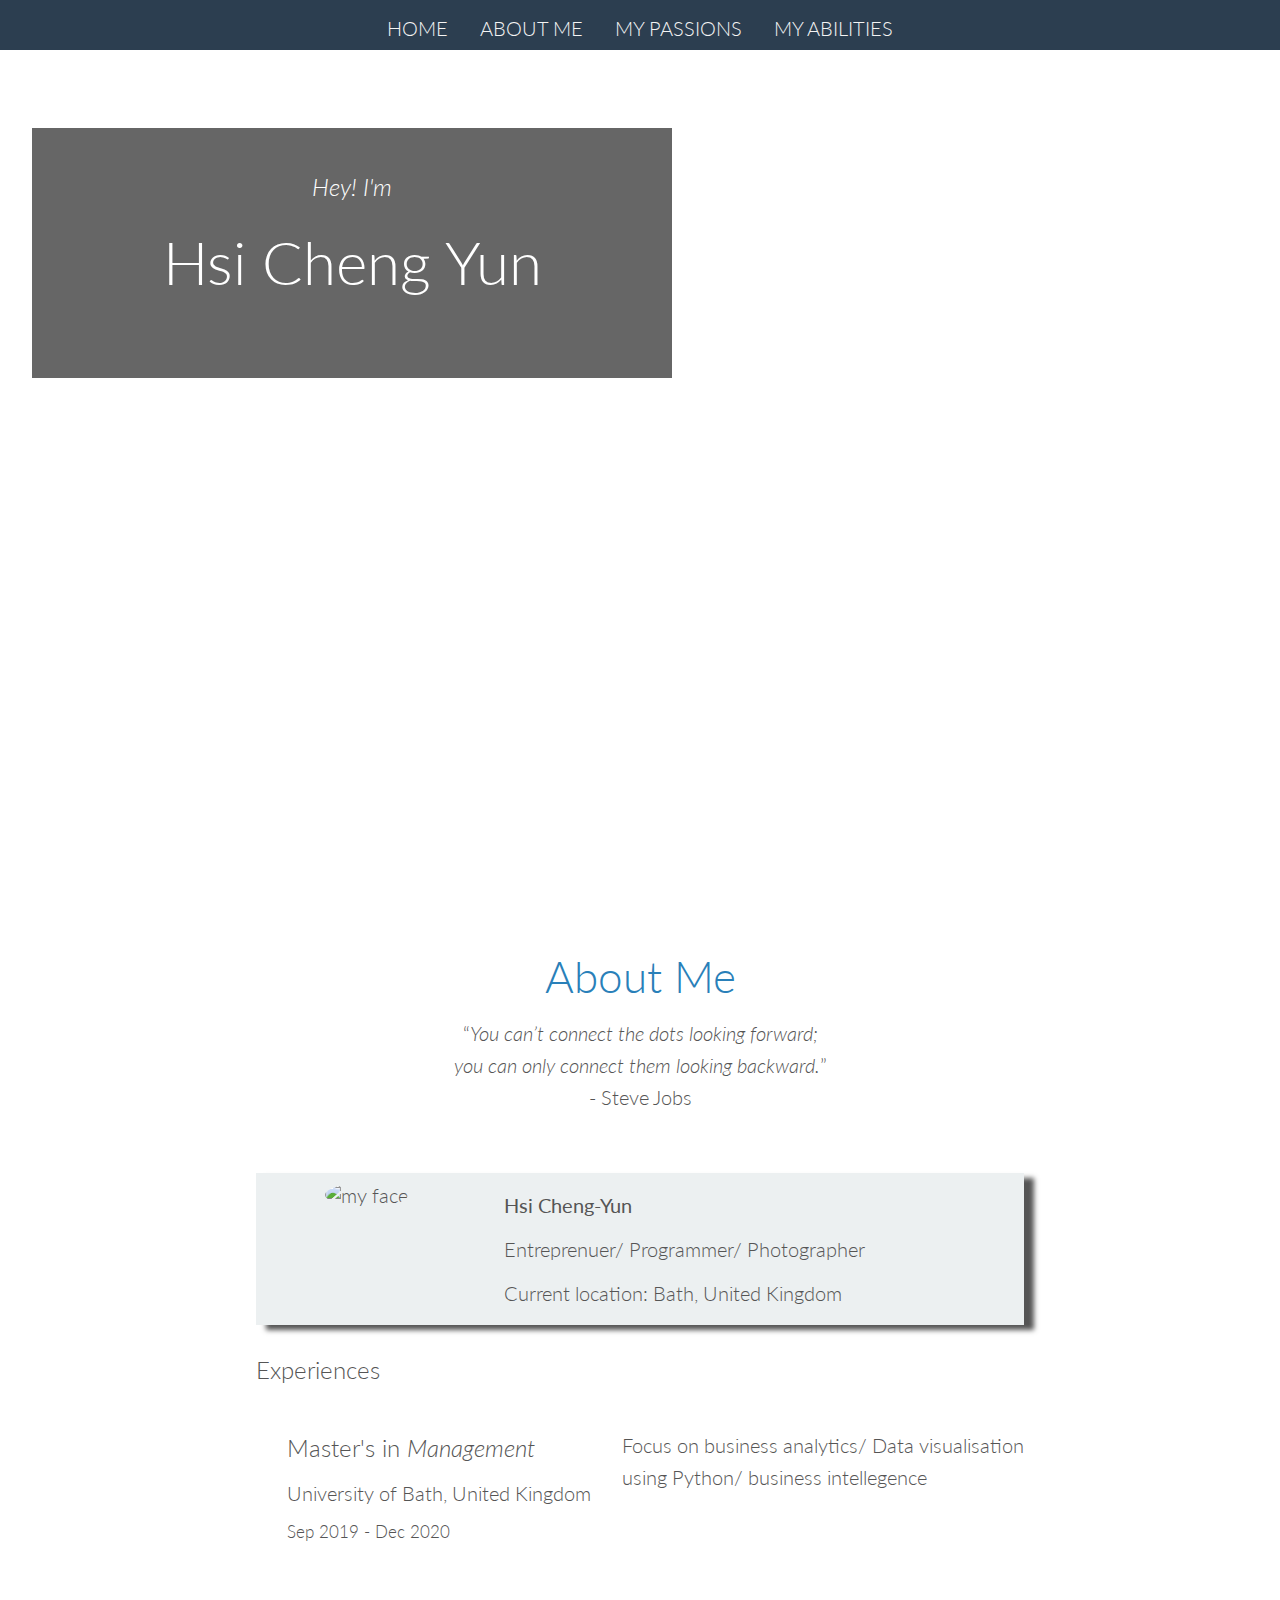
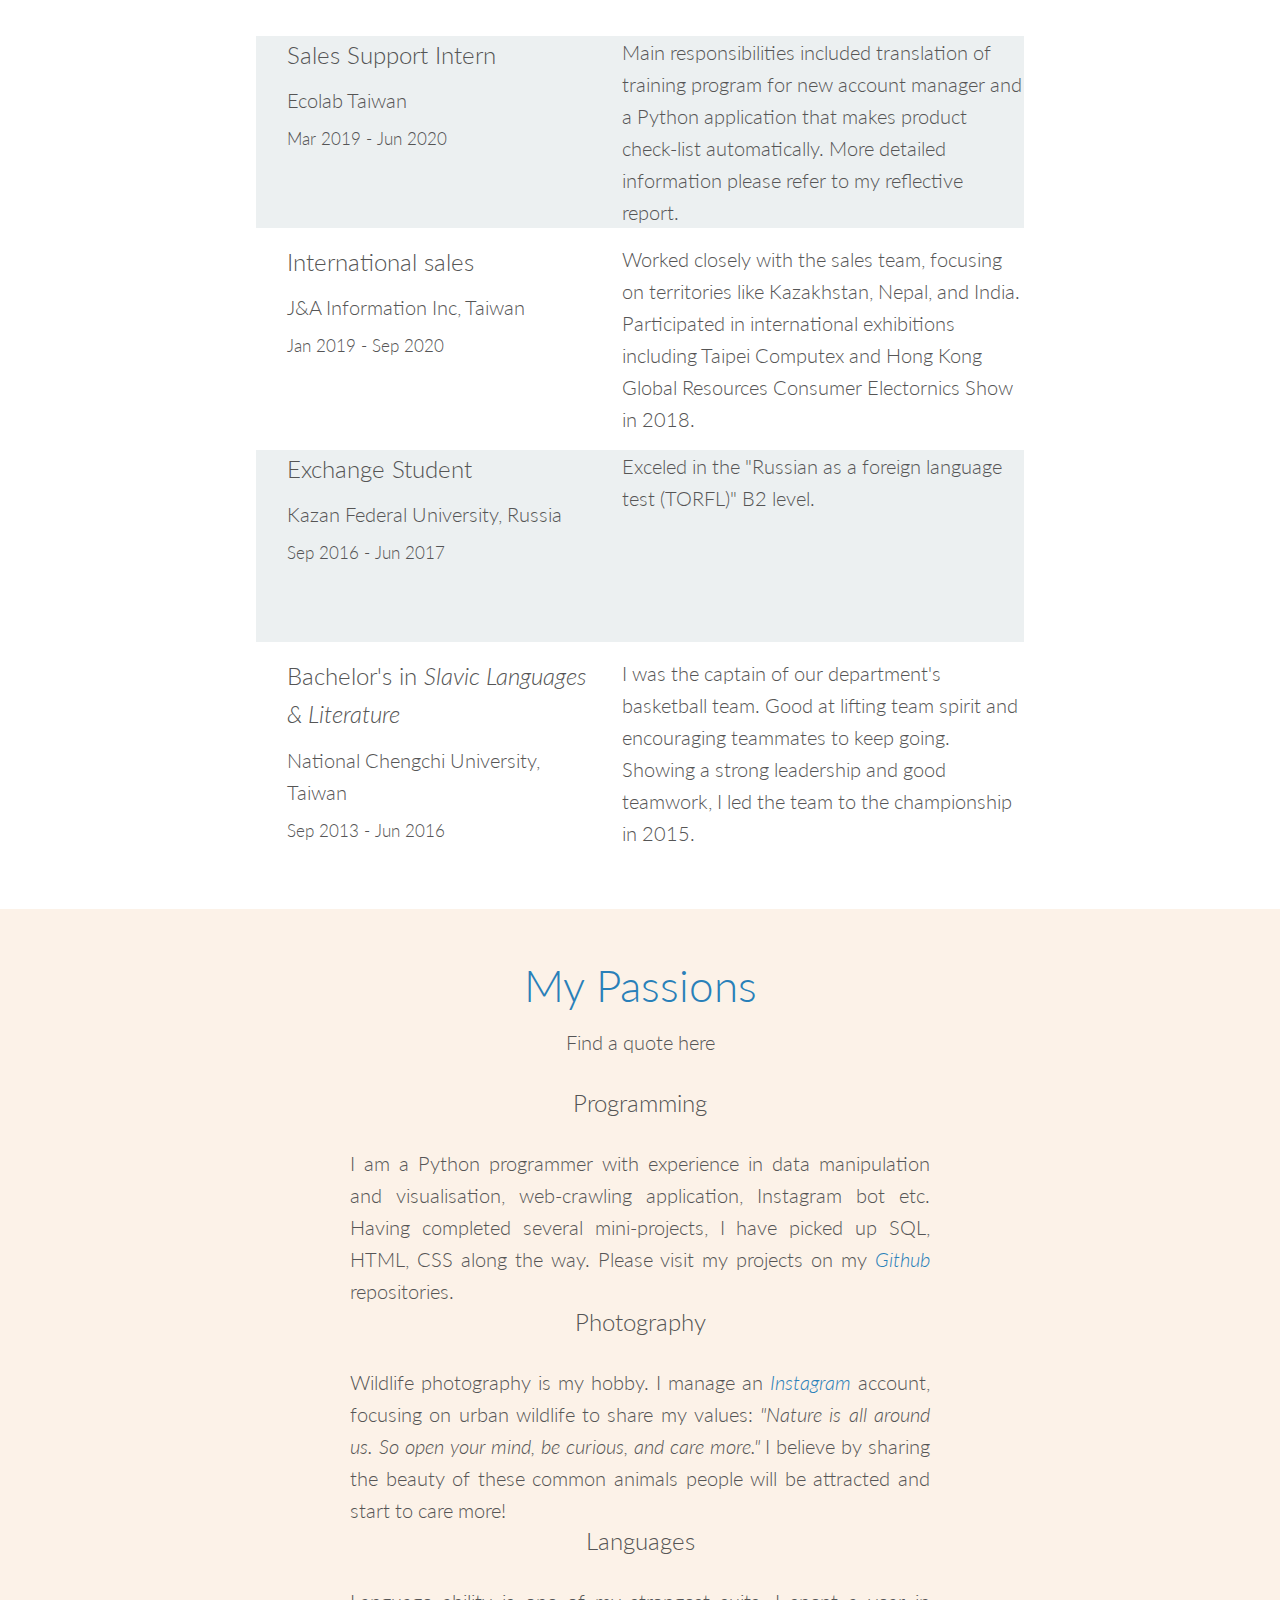
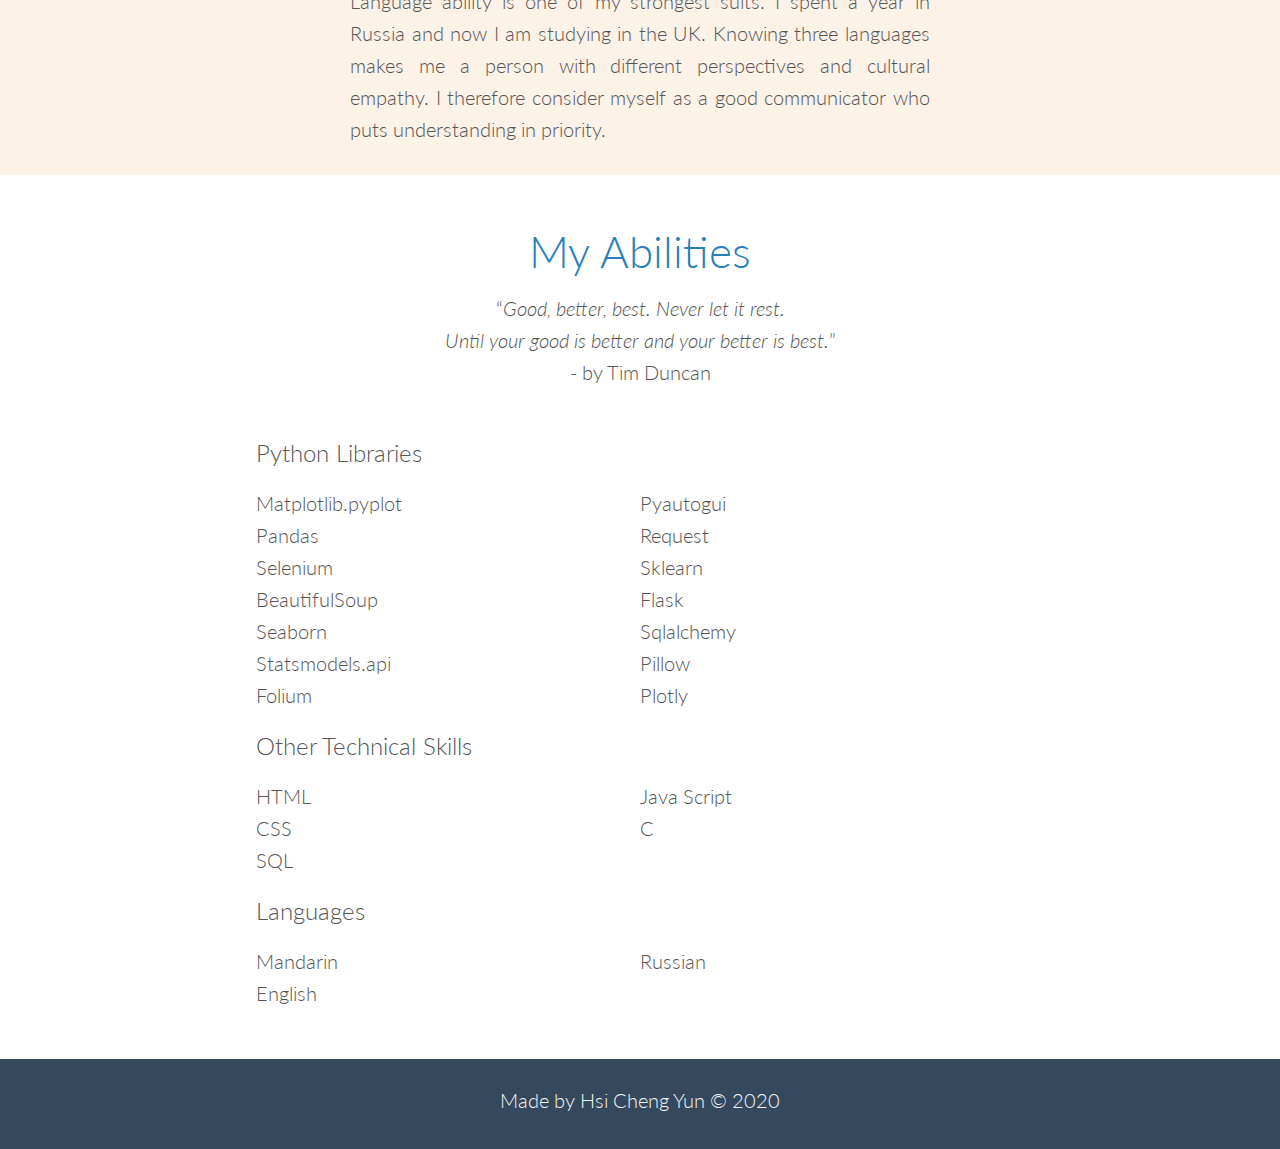
==== commit e480b555: "got rid of the ham" ====
--- a/index.html
+++ b/index.html
@@ -8,25 +8,9 @@
   <title>Hsi Cheng Yun</title>
 </head>
 <body>
-  <div class="menu-wrap">
-    <input type="checkbox" class="toggler">
-    <div class="hamburger"><div></div></div>
-    <div class="menu">
-      <div>
-        <div>
-          <ul>
-            <li class="nav_bar_title"><a href="#">Home</a></li>
-            <li class="nav_bar_title"><a href="#namecard">About me</a></li>
-            <li class="nav_bar_title"><a href="#myPassions">My passions</a></li>
-            <li class="nav_bar_title"><a href="#myAbilities">My abilities</a></li>
-          </ul>
-        </div>
-      </div>
-    </div>
-  </div>
   <header>
     <section id="header">
-      <!-- <div id="navbar">
+      <div id="navbar">
         <nav>
           <ul>
             <li class="nav_bar_title"><a href="#">Home</a></li>
@@ -35,7 +19,7 @@
             <li class="nav_bar_title"><a href="#myAbilities">My abilities</a></li>
           </ul>
         </nav>
-      </div> -->
+      </div>
       <div class="hero_text_box">
         <p><em>Hey! I'm</em></p>
         <div class="bottom_line"></div>
--- a/resources/css/style.css
+++ b/resources/css/style.css
@@ -1,8 +1,3 @@
-:root {
-    --primary-color: rgba(41, 128, 185,0.75);
-    --overlay-color: rgba(24, 39, 51 , 0.85);
-    --menu-speed: 0.75s;
-  }
   
 * {
     margin: 0;
@@ -57,6 +52,7 @@
 
 header {
     height: 100vh;
+    width: 100%;
     background: url(img/bckimg_chedar.jpg);
     background-size: cover;
     background-position: center;
@@ -113,24 +109,26 @@
 }
 
 @media (max-width:768px) {
-    header {
+    /* header {
         background-size: auto 100%;
-        background-position: center center;
+        background-position: center;
         background-attachment: unset;
-    }
+    } */
     
     #header {
         display: flex;
         flex-direction: column;
+        overflow-x: hidden;
     }
     #navbar ul li a{
-        font-size: 80%;
+        font-size: 75%;
     }
     .hero_text_box {
         width: 100%;
         height: 30%;
         background-color: rgba(0,0,0,0.0);
         text-align: left;
+        /* border: 1px solid magenta; */
     }
     .hero_text_box p,
     .hero_text_box h1 {
@@ -298,147 +296,6 @@
 }
 
 @media (max-width:768px) {
-    /* MENU STYLES */
-    .menu-wrap {
-        position: fixed;
-        top: 0;
-        right: 0;
-        z-index: 1;
-    }
-    
-    .menu-wrap .toggler {
-        position: absolute;
-        top: 0;
-        right: 0;
-        z-index: 2;
-        cursor: pointer;
-        width: 50px;
-        height: 50px;
-        opacity: 0;
-    }
-    
-    .menu-wrap .hamburger {
-        position: absolute;
-        top: 0;
-        right: 0;
-        z-index: 1;
-        width: 60px;
-        height: 60px;
-        padding: 1rem;
-        background: var(--primary-color);
-        display: flex;
-        align-items: center;
-        justify-content: center;
-    }
-    
-    /* Hamburger Line */
-    .menu-wrap .hamburger > div {
-        position: relative;
-        flex: none;
-        width: 100%;
-        height: 2px;
-        background: #fff;
-        display: flex;
-        align-items: center;
-        justify-content: center;
-        transition: all 0.4s ease;
-    }
-    
-    /* Hamburger Lines - Top & Bottom */
-    .menu-wrap .hamburger > div::before,
-    .menu-wrap .hamburger > div::after {
-        content: '';
-        position: absolute;
-        z-index: 1;
-        top: -10px;
-        width: 100%;
-        height: 2px;
-        background: inherit;
-    }
-    
-    /* Moves Line Down */
-    .menu-wrap .hamburger > div::after {
-        top: 10px;
-    }
-    
-    /* Toggler Animation */
-    .menu-wrap .toggler:checked + .hamburger > div {
-        transform: rotate(135deg);
-    }
-    
-    /* Turns Lines Into X */
-    .menu-wrap .toggler:checked + .hamburger > div:before,
-    .menu-wrap .toggler:checked + .hamburger > div:after {
-        top: 0;
-        transform: rotate(90deg);
-    }
-    
-    /* Rotate On Hover When Checked */
-    .menu-wrap .toggler:checked:hover + .hamburger > div {
-        transform: rotate(225deg);
-    }
-    
-    /* Show Menu */
-    .menu-wrap .toggler:checked ~ .menu {
-        visibility: visible;
-    }
-    
-    .menu-wrap .toggler:checked ~ .menu > div {
-        transform: scale(1);
-        transition-duration: var(--menu-speed);
-    }
-    
-    .menu-wrap .toggler:checked ~ .menu > div > div {
-        opacity: 1;
-        transition:  opacity 0.4s ease 0.4s;
-    }
-    
-    .menu-wrap .menu {
-        position: fixed;
-        top: 0;
-        right: 0;
-        width: 100%;
-        height: 100%;
-        visibility: hidden;
-        overflow: hidden;
-        display: flex;
-        align-items: center;
-        justify-content: center;
-    }
-    
-    .menu-wrap .menu > div {
-        background: var(--overlay-color);
-        border-radius: 50%;
-        width: 200vw;
-        height: 200vw;
-        display: flex;
-        flex: none;
-        align-items: center;
-        justify-content: center;
-        transform: scale(0);
-        transition: all 0.4s ease;
-    }
-    
-    .menu-wrap .menu > div > div {
-        text-align: center;
-        max-width: 90vw;
-        max-height: 100vh;
-        opacity: 0;
-        transition: opacity 0.4s ease;
-    }
-    
-    .menu-wrap .menu > div > div > ul > li {
-        list-style: none;
-        color: #fff;
-        font-size: 1.5rem;
-        padding: 1rem;
-    }
-    
-    .menu-wrap .menu > div > div > ul > li > a {
-        color: inherit;
-        text-decoration: none;
-        transition: color 0.4s ease;
-    }
     .section_sub {
         width: 95%;
         margin-left: 2.5%;
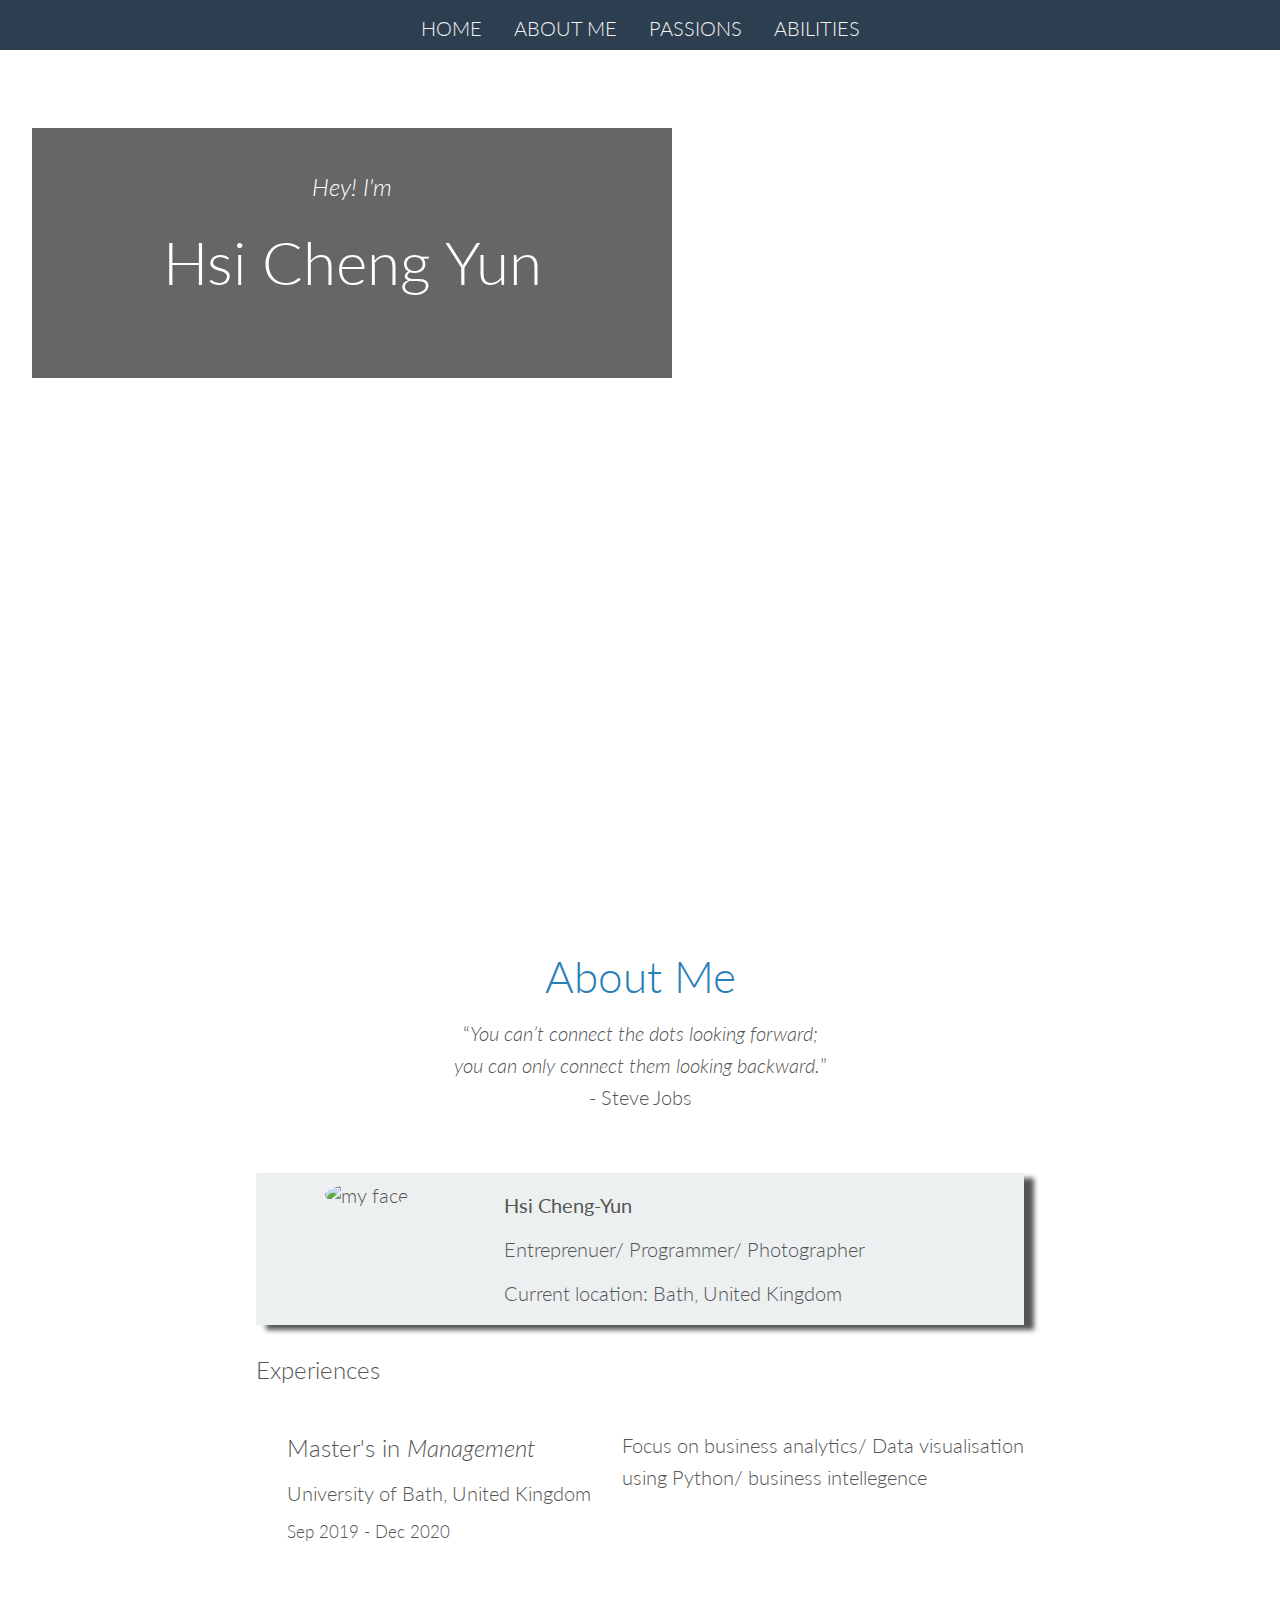
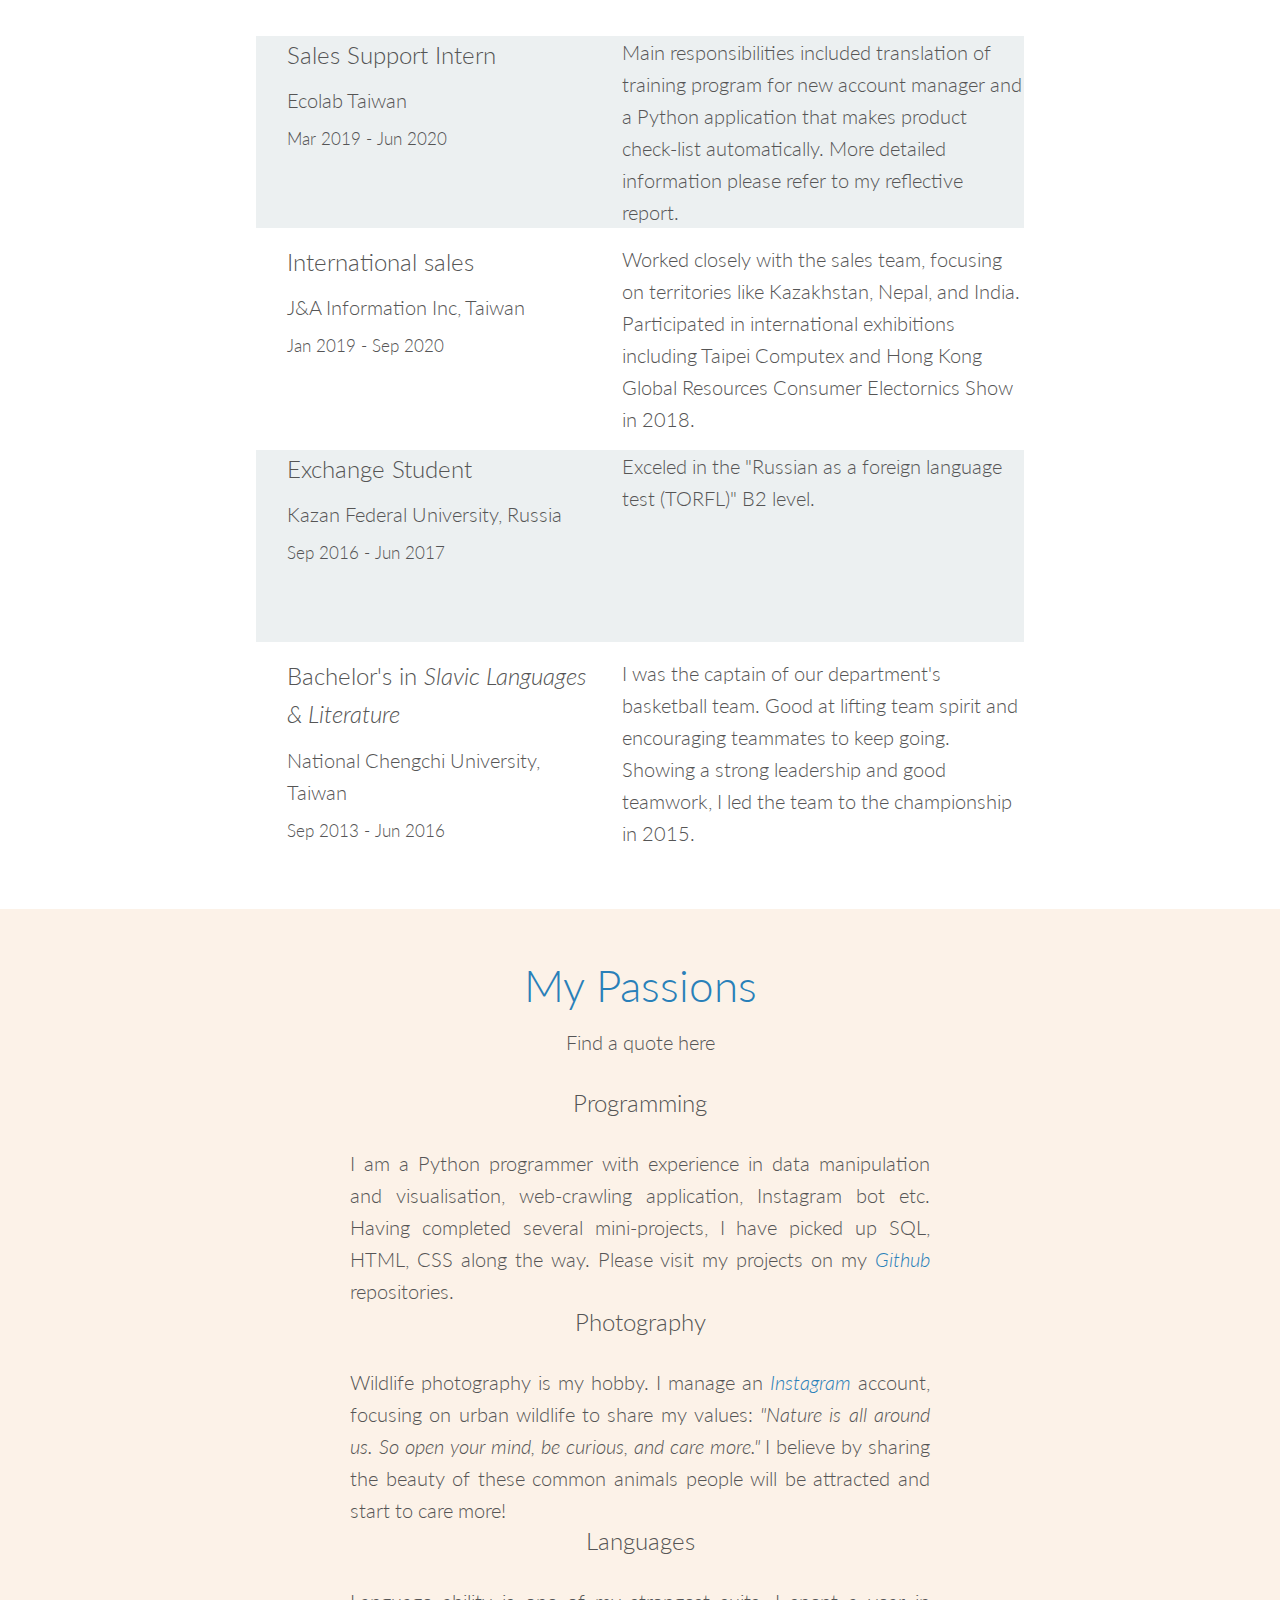
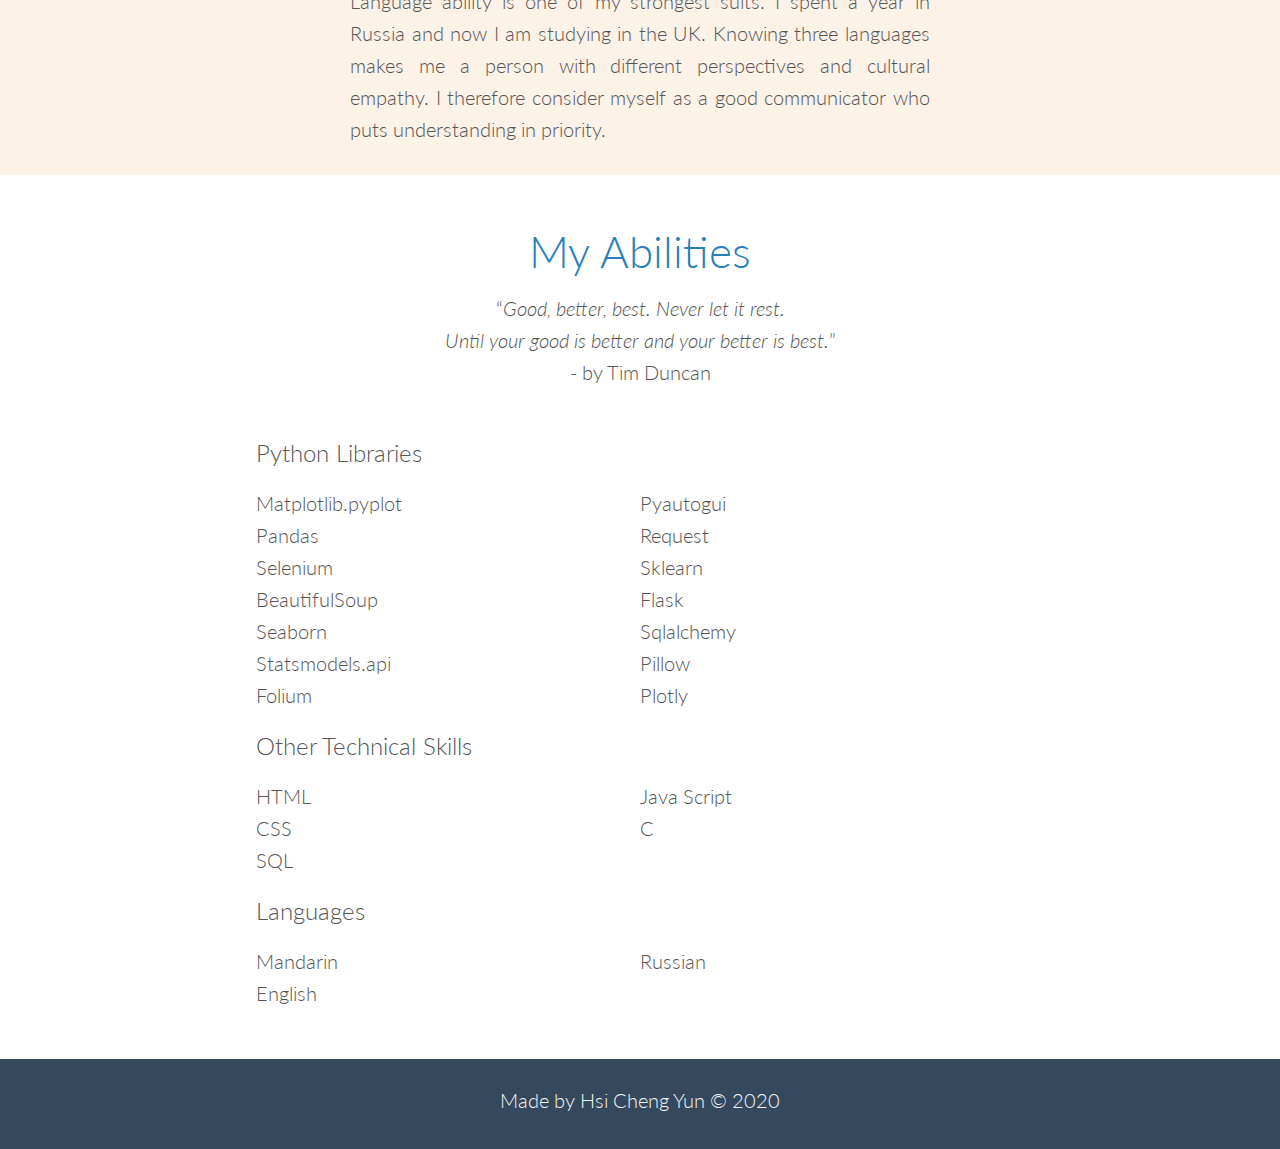
==== commit e260a07a: "rv my" ====
--- a/index.html
+++ b/index.html
@@ -15,8 +15,8 @@
           <ul>
             <li class="nav_bar_title"><a href="#">Home</a></li>
             <li class="nav_bar_title"><a href="#namecard">About me</a></li>
-            <li class="nav_bar_title"><a href="#myPassions">My passions</a></li>
-            <li class="nav_bar_title"><a href="#myAbilities">My abilities</a></li>
+            <li class="nav_bar_title"><a href="#myPassions">Passions</a></li>
+            <li class="nav_bar_title"><a href="#myAbilities">Abilities</a></li>
           </ul>
         </nav>
       </div>
--- a/resources/css/style.css
+++ b/resources/css/style.css
@@ -13,8 +13,6 @@
     font-weight: 300;
     font-family: 'Lato', 'Arial', sans-serif;
     color: #555;
-    /* overflow: hidden; */
-    /* overflow-x: hidden; */
 }
 
 h1,
@@ -52,10 +50,10 @@
 
 header {
     height: 100vh;
-    width: 100%;
+    /* width: 100%; */
     background: url(img/bckimg_chedar.jpg);
     background-size: cover;
-    background-position: center;
+    background-position: center center;
     background-repeat: no-repeat;
     background-attachment: fixed;
 }
@@ -109,12 +107,7 @@
 }
 
 @media (max-width:768px) {
-    /* header {
-        background-size: auto 100%;
-        background-position: center;
-        background-attachment: unset;
-    } */
-    
+
     #header {
         display: flex;
         flex-direction: column;
@@ -126,26 +119,17 @@
     .hero_text_box {
         width: 100%;
         height: 30%;
-        background-color: rgba(0,0,0,0.0);
-        text-align: left;
-        /* border: 1px solid magenta; */
-    }
-    .hero_text_box p,
-    .hero_text_box h1 {
-        color: #555;
-        padding-left: 5%;
-    }
-
-    .hero_text_box p {
-        padding-left: 6%;
-    }
-
+        margin: auto;
+        padding-top: 50px;
+        padding-bottom: 50px;
+        background-color: rgba(0,0,0,0.6);
+        text-align: center;
+    }
 }
 /*  */
 /* name card */
 /*  */
 #namecard {
-    /* background: linear-gradient(to bottom right, #cbe4f4, #c1f1d5); */
     padding-bottom: 30px;
 }
 
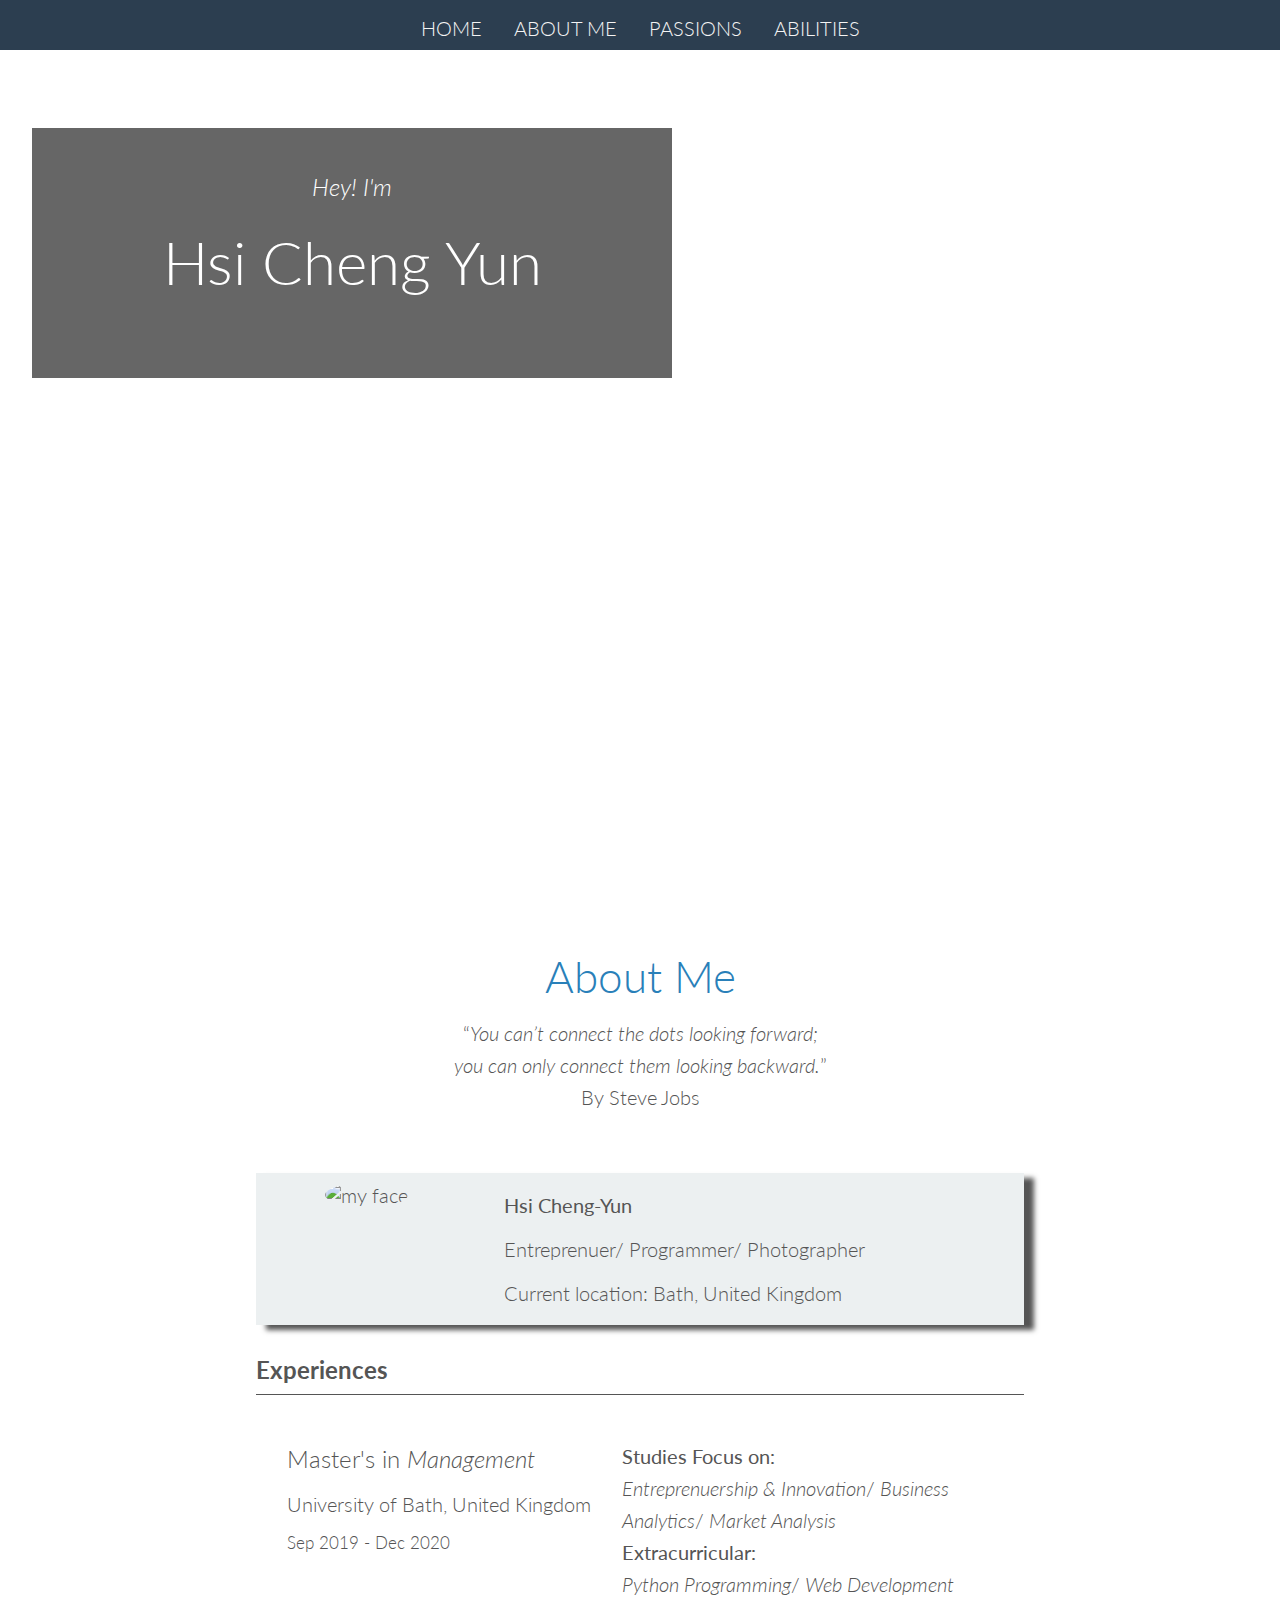
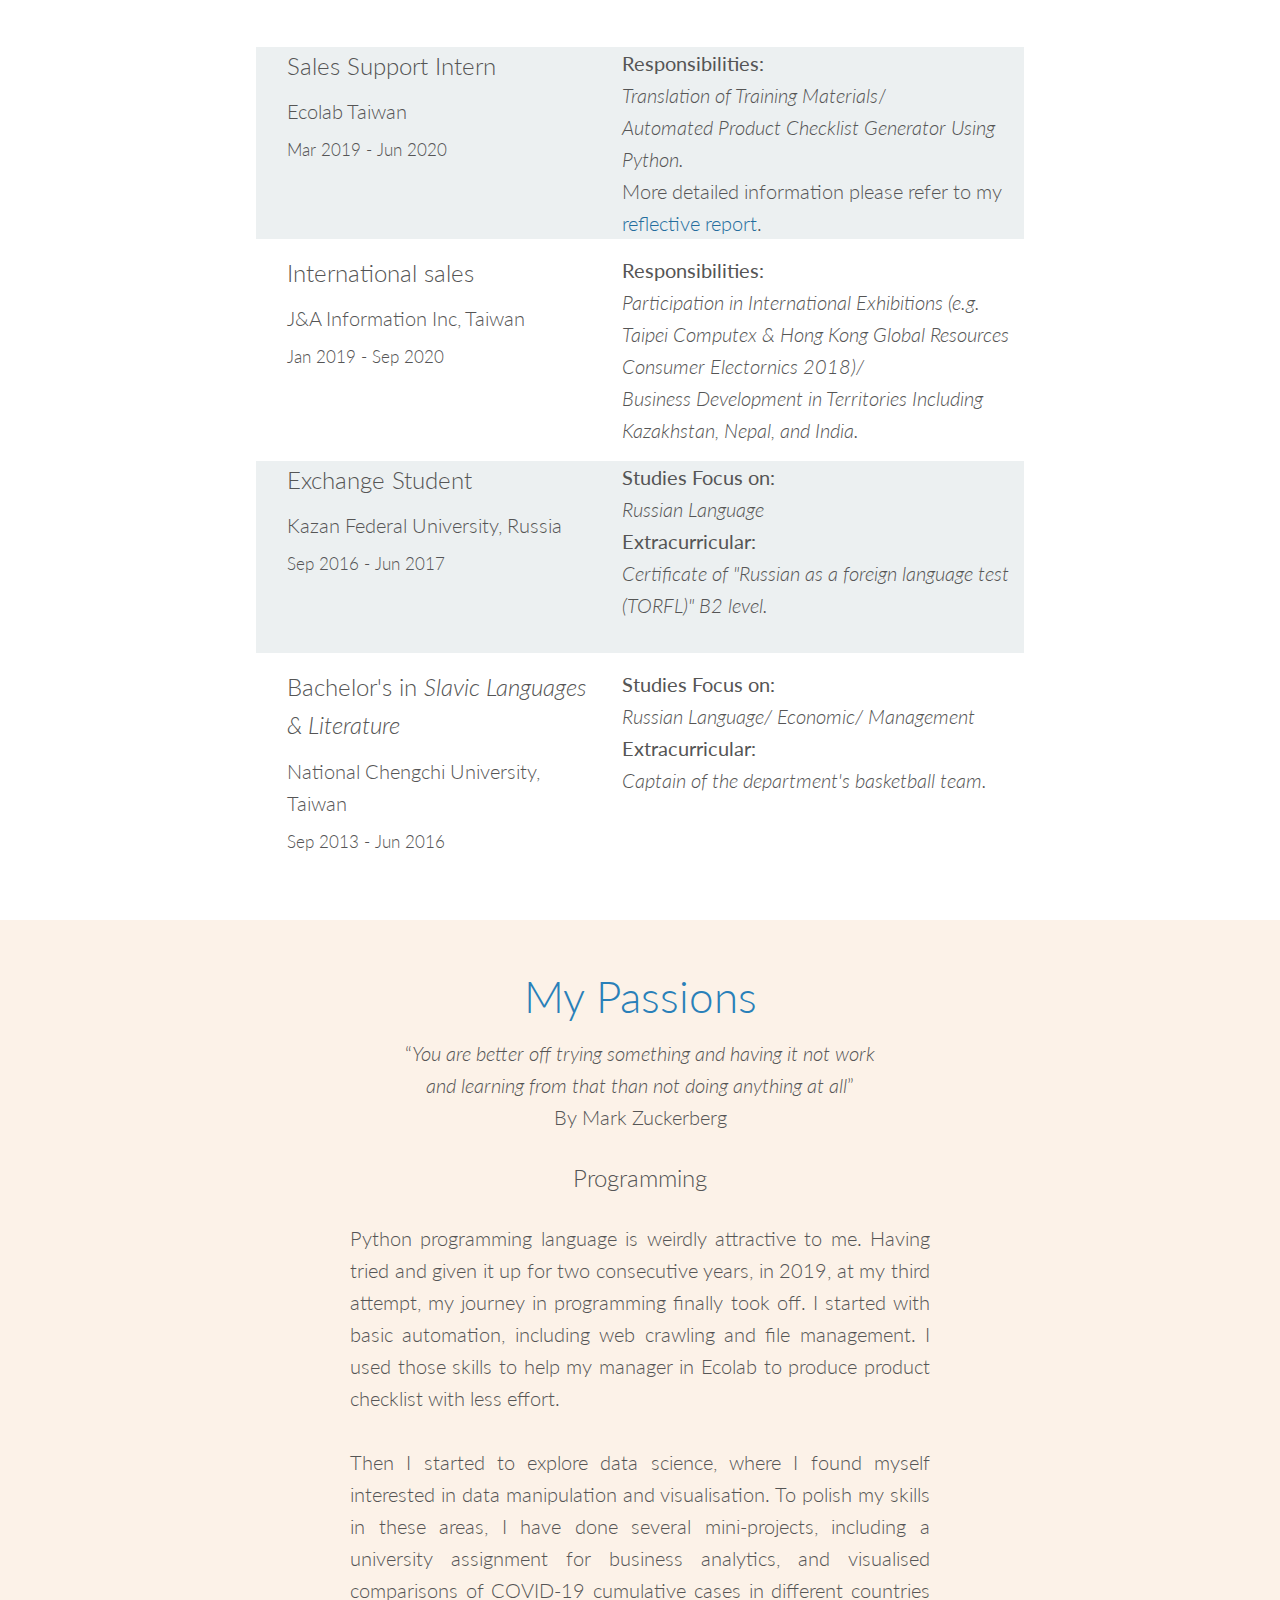
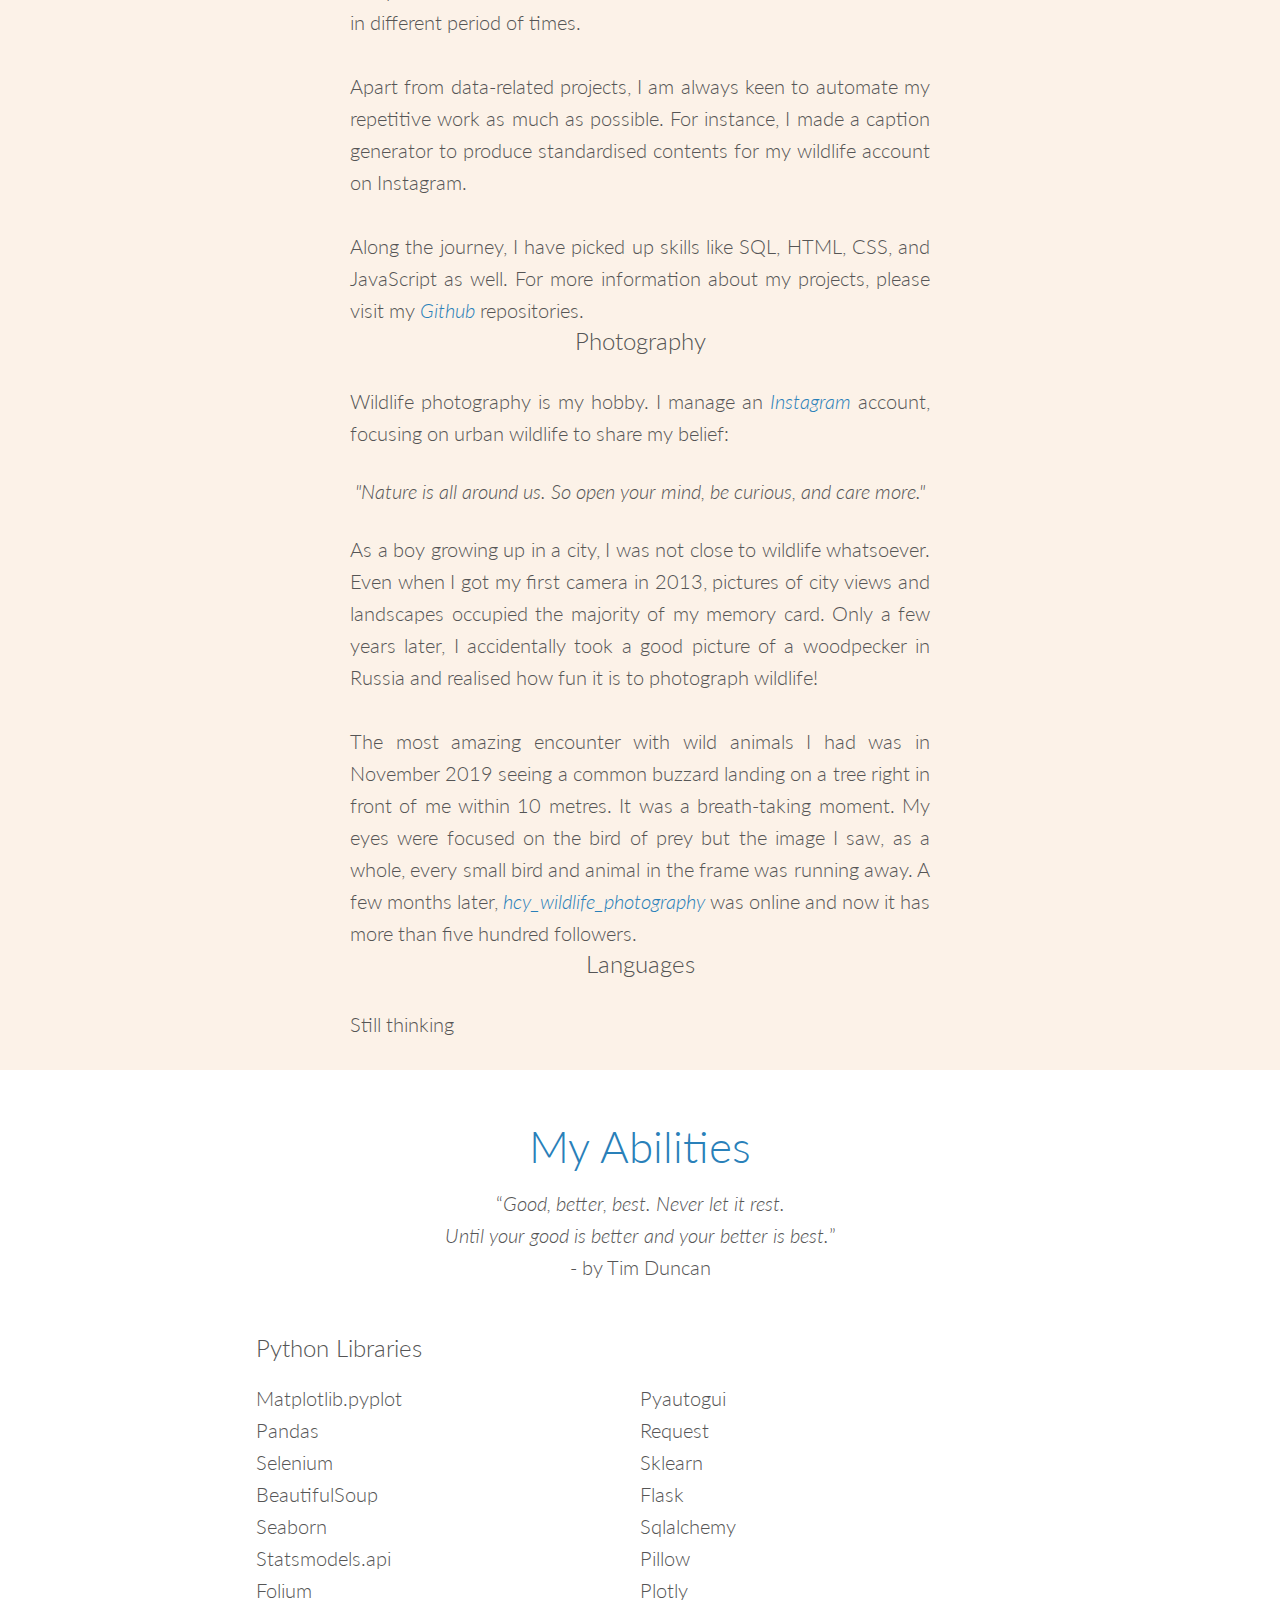
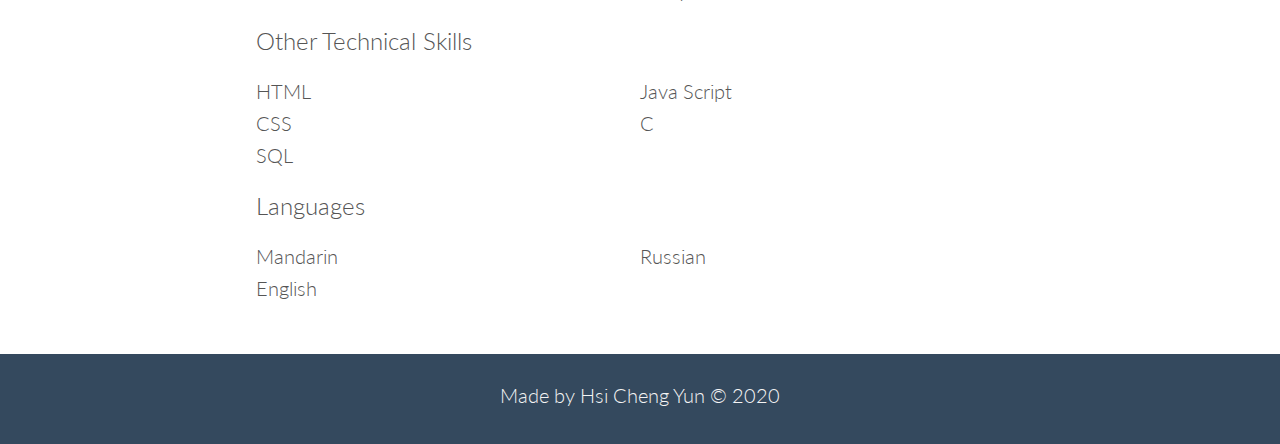
==== commit c4287636: "before dinner" ====
--- a/index.html
+++ b/index.html
@@ -34,7 +34,7 @@
     <div class="section_sub">
       <q><cite>You can’t connect the dots looking forward; <br> you can only connect them looking backward.</cite></q>
       <br>
-      <p>- Steve Jobs</p>
+      <p>By Steve Jobs</p>
     </div>
     <figure class="name_card center grey">
       <div class="name_card_hero">
@@ -49,6 +49,7 @@
       </div>
       <div class="name_card_content">
         <ul>
+          <li><a href="mailto: hcy115tw@gmail.com" target="_blank"><i class="far fa-envelope"></i></a></li>
           <li><a href="https://www.linkedin.com/in/cheng-yun-hsi-b586b5178/" target="_blank"><i class="fab fa-linkedin-in"></i></a></li>
           <li><a href="https://github.com/hsi-cy" target="_blank"><i class="fab fa-github"></i></a></li>
           <li><a href="https://www.instagram.com/hcy_wildlife_photography/" target="_blank"><i class="fab fa-instagram"></i></a></li>
@@ -69,7 +70,15 @@
           <p class="exp_date">Sep 2019 - Dec 2020</p>
         </div>
         <div class="exp_description col_3">
-          <p>Focus on business analytics/ Data visualisation using Python/ business intellegence</p>
+          <p>
+            <strong>Studies Focus on:</strong> <br>
+            <em>Entreprenuership & Innovation</em>/
+            <em>Business Analytics</em>/
+            <em>Market Analysis</em> <br>
+            <strong>Extracurricular:</strong><br>
+            <em>Python Programming</em>/
+            <em>Web Development</em>
+          </p>
         </div>
       </div>
       <div class="exp_row grey">
@@ -82,8 +91,11 @@
           <p class="exp_date">Mar 2019 - Jun 2020</p>
         </div>
         <div class="exp_description col_3">
-          <p>Main responsibilities included translation of training program for new account manager and a Python application
-            that makes product check-list automatically. More detailed information please refer to my reflective report.
+          <p>
+            <strong>Responsibilities:</strong><br>
+            <em>Translation of Training Materials</em>/ <br>
+            <em>Automated Product Checklist Generator Using Python.</em><br>
+            More detailed information please refer to my <a href="resources/Internship_Report_Ecolab.pdf" type="pdf" target="_blank">reflective report</a>.
           </p>
         </div>
       </div>
@@ -97,9 +109,11 @@
           <p class="exp_date">Jan 2019 - Sep 2020</p>
         </div>
         <div class="exp_description col_3">
-          <p>Worked closely with the sales team, focusing on territories like Kazakhstan, Nepal, and India.
-            Participated in international exhibitions including Taipei Computex and Hong Kong Global Resources 
-            Consumer Electornics Show in 2018.
+          <p>
+            <strong>Responsibilities:</strong><br>
+            <em>Participation in International Exhibitions (e.g. Taipei Computex & Hong Kong Global Resources 
+              Consumer Electornics 2018)/ </em><br>
+            <em>Business Development in Territories Including Kazakhstan, Nepal, and India.</em>            
           </p>
         </div>
       </div>
@@ -113,7 +127,13 @@
           <p class="exp_date">Sep 2016 - Jun 2017</p>
         </div>
         <div class="exp_description col_3">
-          <p>Exceled in the "Russian as a foreign language test (TORFL)" B2 level. </p>
+          <p>
+            <strong>Studies Focus on:</strong> <br>
+            <em>Russian Language</em><br>
+            <strong>Extracurricular:</strong><br>
+            <em>Certificate of "Russian as a foreign language test (TORFL)" B2 level.</em>
+             
+          </p>
         </div>
       </div>
       <div class="exp_row">
@@ -126,9 +146,11 @@
           <p class="exp_date">Sep 2013 - Jun 2016</p>
         </div>
         <div class="exp_description col_3">
-          <p>I was the captain of our department's basketball team. Good at lifting team spirit and encouraging 
-            teammates to keep going. Showing a strong leadership and good teamwork, I led the team to the 
-            championship in 2015.
+          <p>
+            <strong>Studies Focus on:</strong> <br>
+            <em>Russian Language/ Economic/ Management</em><br>
+            <strong>Extracurricular:</strong><br>
+            <em>Captain of the department's basketball team.</em><br>
           </p>
         </div>
       </div>
@@ -139,36 +161,69 @@
       <h2>My Passions</h2>
     </div>
     <div class="section_sub">
-      <p>Find a quote here</p>
+      <q><cite>You are better off trying something and having it not work  <br> and learning from that than not doing anything at all</cite></q>
+      <br>
+      <p>By Mark Zuckerberg</p>
     </div>
     <div class="about_me_container">
-      <div class="coloumn">
+      <div class="column">
         <ion-icon name="desktop-outline"></ion-icon>
         <h3>Programming</h3>
         <p>
-          I am a Python programmer with experience in data manipulation and visualisation, web-crawling application, Instagram bot etc.
-          Having completed several mini-projects, I have picked up SQL, HTML, CSS along the way. Please visit my projects on  
+          Python programming language is weirdly attractive to me. Having tried and given it up 
+          for two consecutive years, in 2019, at my third attempt, my journey in programming finally 
+          took off. I started with basic automation, including web crawling and file management. 
+          I used those skills to help my manager in Ecolab to produce product checklist with less effort. <br><br>
+          Then I started to explore data science, where I found myself interested in data manipulation and 
+          visualisation. To polish my skills in these areas, I have done several mini-projects, including a 
+          university assignment for business analytics, and visualised comparisons of COVID-19 cumulative 
+          cases in different countries in different period of times. <br><br>
+          Apart from data-related projects, I am always keen to automate my repetitive work as much as 
+          possible. For instance, I made a caption generator to produce standardised contents for my 
+          wildlife account on Instagram. <br><br>
+          Along the journey, I have picked up skills like SQL, HTML, CSS, and JavaScript as well. For more 
+          information about my projects, please visit 
           my <em><a href="https://github.com/hsi-cy" target="_blank">Github</a></em> repositories.
         </p>
       </div>
-      <div class="coloumn">
+      <div class="column">
         <ion-icon name="camera-outline"></ion-icon>
         <h3>Photography</h3>
         <p>
-          Wildlife photography is my hobby. I manage an <em><a href="https://www.instagram.com/hcy_wildlife_photography/" target="_blank">Instagram</a></em> account, 
-          focusing on urban wildlife to share my values: 
-          <cite>"Nature is all around us. So open your mind, be curious, and care more."</cite>
-          I believe by sharing the beauty of these common animals people will be attracted and start to care more!
+          Wildlife photography is my hobby. I manage an <em><a href="https://www.instagram.com/hcy_wildlife_photography/" target="_blank" title="My Instagram Account">Instagram</a></em> account, 
+          focusing on urban wildlife to share my belief: 
         </p>
-      </div>
-      <div class="coloumn">
+        <div id="core_values"><cite>"Nature is all around us. So open your mind, be curious, and care more."</cite></div>
+        <p>
+          As a boy growing up in a city, I was not close to wildlife whatsoever. Even when I got my 
+          first camera in 2013, pictures of city views and landscapes occupied the majority of my 
+          memory card. Only a few years later, I accidentally took a good picture of a woodpecker 
+          in Russia and realised how fun it is to photograph wildlife! <br><br>
+          The most amazing encounter with wild animals I had was in November 2019 seeing a common buzzard 
+          landing on a tree right in front of me within 10 metres. It was a breath-taking moment. My eyes
+          were focused on the bird of prey but the image I saw, as a whole, every small bird and animal 
+          in the frame was running away. A few months later, 
+           <em><a href="https://www.instagram.com/hcy_wildlife_photography/" target="_blank" title="My Instagram Account">hcy_wildlife_photography</a></em>
+          was online and now it has more than five hundred followers.
+        </p>
+      </div>
+      <div class="column">
         <ion-icon name="language-outline"></ion-icon>
         <h3>Languages</h3>
         <p>
+          Still thinking
+          <!-- I am a curious person. I see languages as starting points to understand other cultures. So I chose to 
+          study my first degree in Russian language. Posseessing an odd combination of languages, Mandarin, English, 
+          and Russian, I have access to multiple information resources. It helps me to 
+          <br><br> 
           Language ability is one of my strongest suits. I spent a year in Russia and now 
           I am studying in the UK. Knowing three languages makes me a person with different
-          perspectives and cultural empathy. I therefore consider myself as a good communicator who
-          puts understanding in priority.
+          perspectives and experience of living abroad cultivated cultural empathy. <br><br>
+
+          Communication between people from different countries can be difficult. I believe "clarity" is the key. 
+          No matter what language you speak, express your thoughts clearly. Having this idea in mind, I enjoy
+          working in international teams. -->
+
         </p>
       </div>
     </div>
--- a/resources/css/style.css
+++ b/resources/css/style.css
@@ -13,6 +13,8 @@
     font-weight: 300;
     font-family: 'Lato', 'Arial', sans-serif;
     color: #555;
+    /* overflow: hidden; */
+    /* overflow-x: hidden; */
 }
 
 h1,
@@ -39,6 +41,14 @@
     line-height: 1.6;
 }
 
+li {
+    list-style:none;
+}
+
+a {
+    text-decoration: none;
+    color: #236d9d;
+}
 /*  */
 /* NavBar */
 /*  */
@@ -50,10 +60,10 @@
 
 header {
     height: 100vh;
-    /* width: 100%; */
+    width: 100%;
     background: url(img/bckimg_chedar.jpg);
     background-size: cover;
-    background-position: center center;
+    background-position: center;
     background-repeat: no-repeat;
     background-attachment: fixed;
 }
@@ -107,7 +117,12 @@
 }
 
 @media (max-width:768px) {
-
+    header {
+        background-size: auto 100%;
+        background-position: center;
+        background-attachment: unset;
+    }
+    
     #header {
         display: flex;
         flex-direction: column;
@@ -124,12 +139,24 @@
         padding-bottom: 50px;
         background-color: rgba(0,0,0,0.6);
         text-align: center;
-    }
+        /* border: 1px solid magenta; */
+    }
+    /* .hero_text_box p,
+    .hero_text_box h1 {
+        color: #555;
+        padding-left: 5%;
+    }
+
+    .hero_text_box p {
+        padding-left: 6%;
+    } */
+
 }
 /*  */
 /* name card */
 /*  */
 #namecard {
+    /* background: linear-gradient(to bottom right, #cbe4f4, #c1f1d5); */
     padding-bottom: 30px;
 }
 
@@ -183,9 +210,14 @@
     width: 60%;
     margin: 30px auto;
     display: flex;
+    border-bottom: 1px solid #555;
+    padding-bottom: 10px;
     /* border: 1px solid magenta; */
 }
 
+#about_me_experiences > h3 {
+    font-weight: bold;
+}
 
 .experiences_dir_by_col {
     max-width: 800px;
@@ -354,6 +386,18 @@
     color: #2980b9;
 }
 
+.column {
+    /* background: greenyellow; */
+}
+
+#core_values {
+    width: 100%;
+    padding-top: 30px;
+    text-align: center;
+    /* font-size: larger;s */
+    /* background-color: magenta; */
+}
+
 @media (max-width:768px) {
     .about_me_container {
         width: 95%;
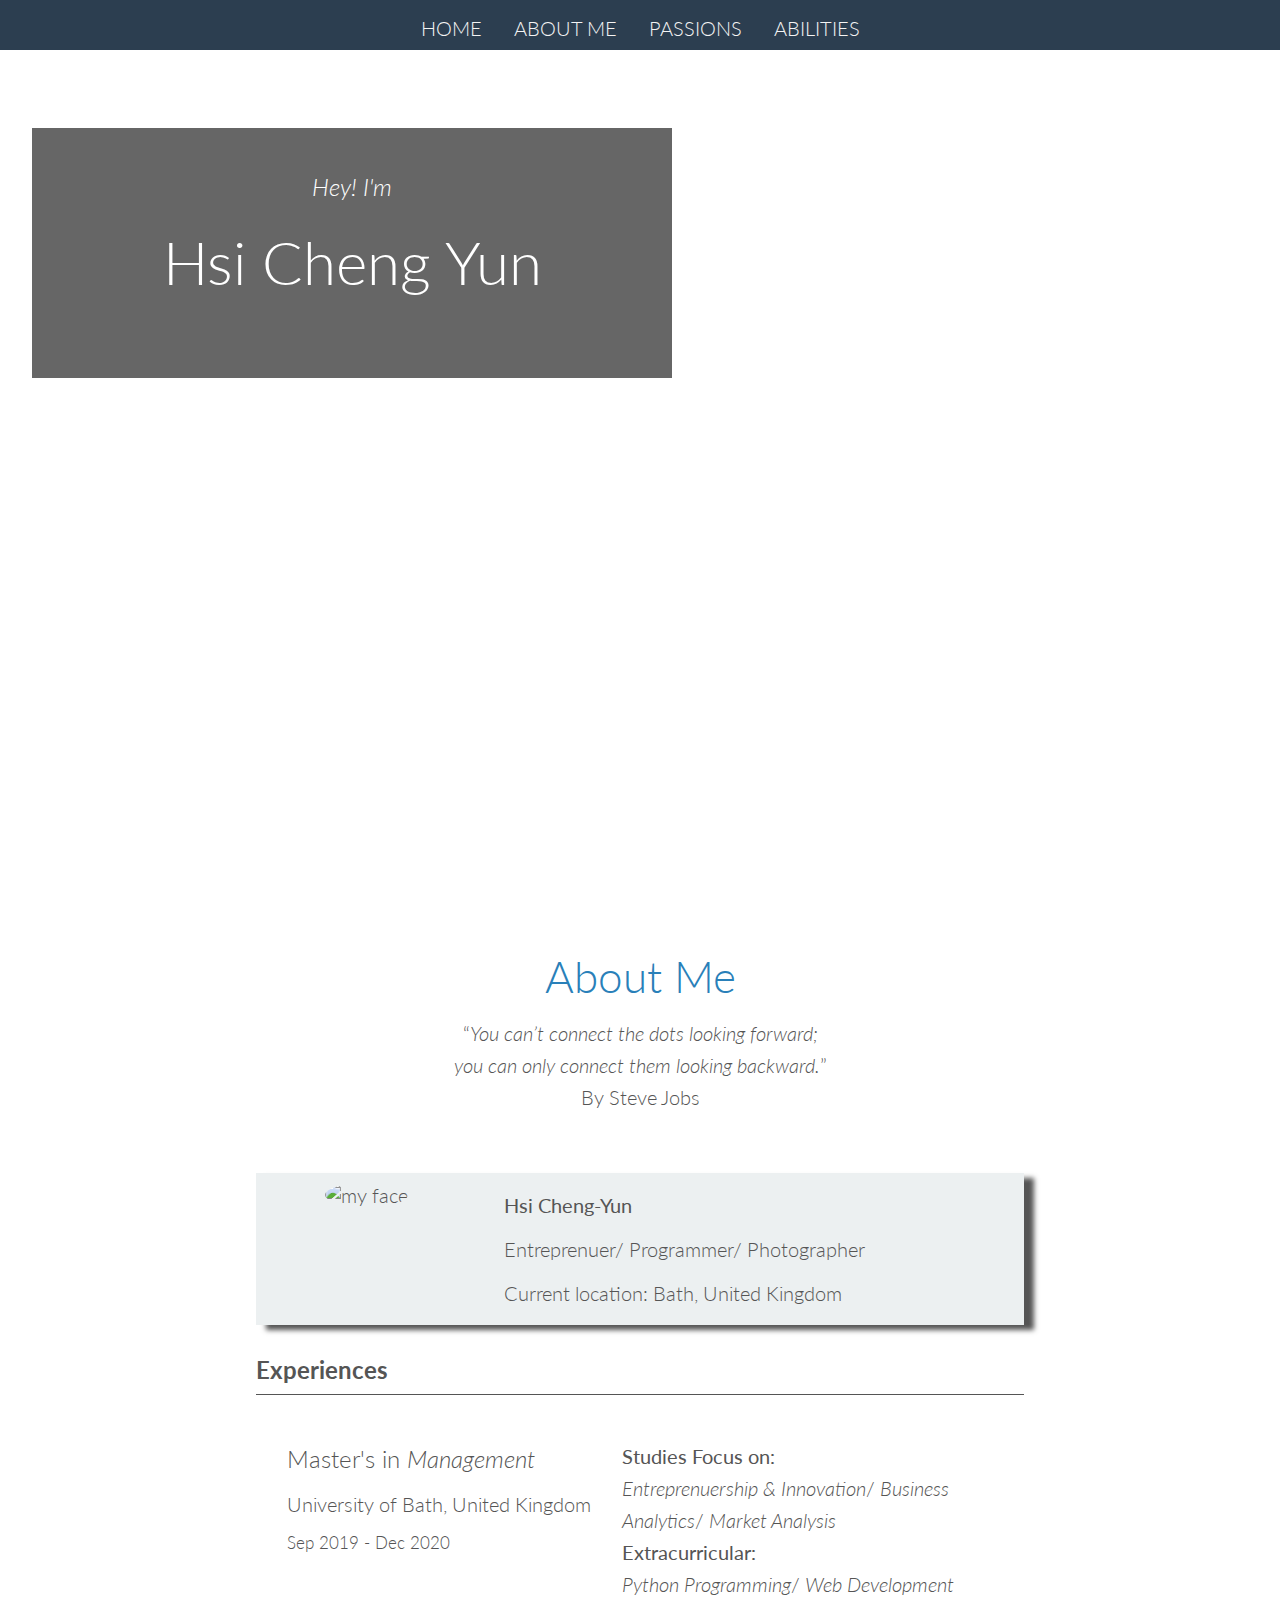
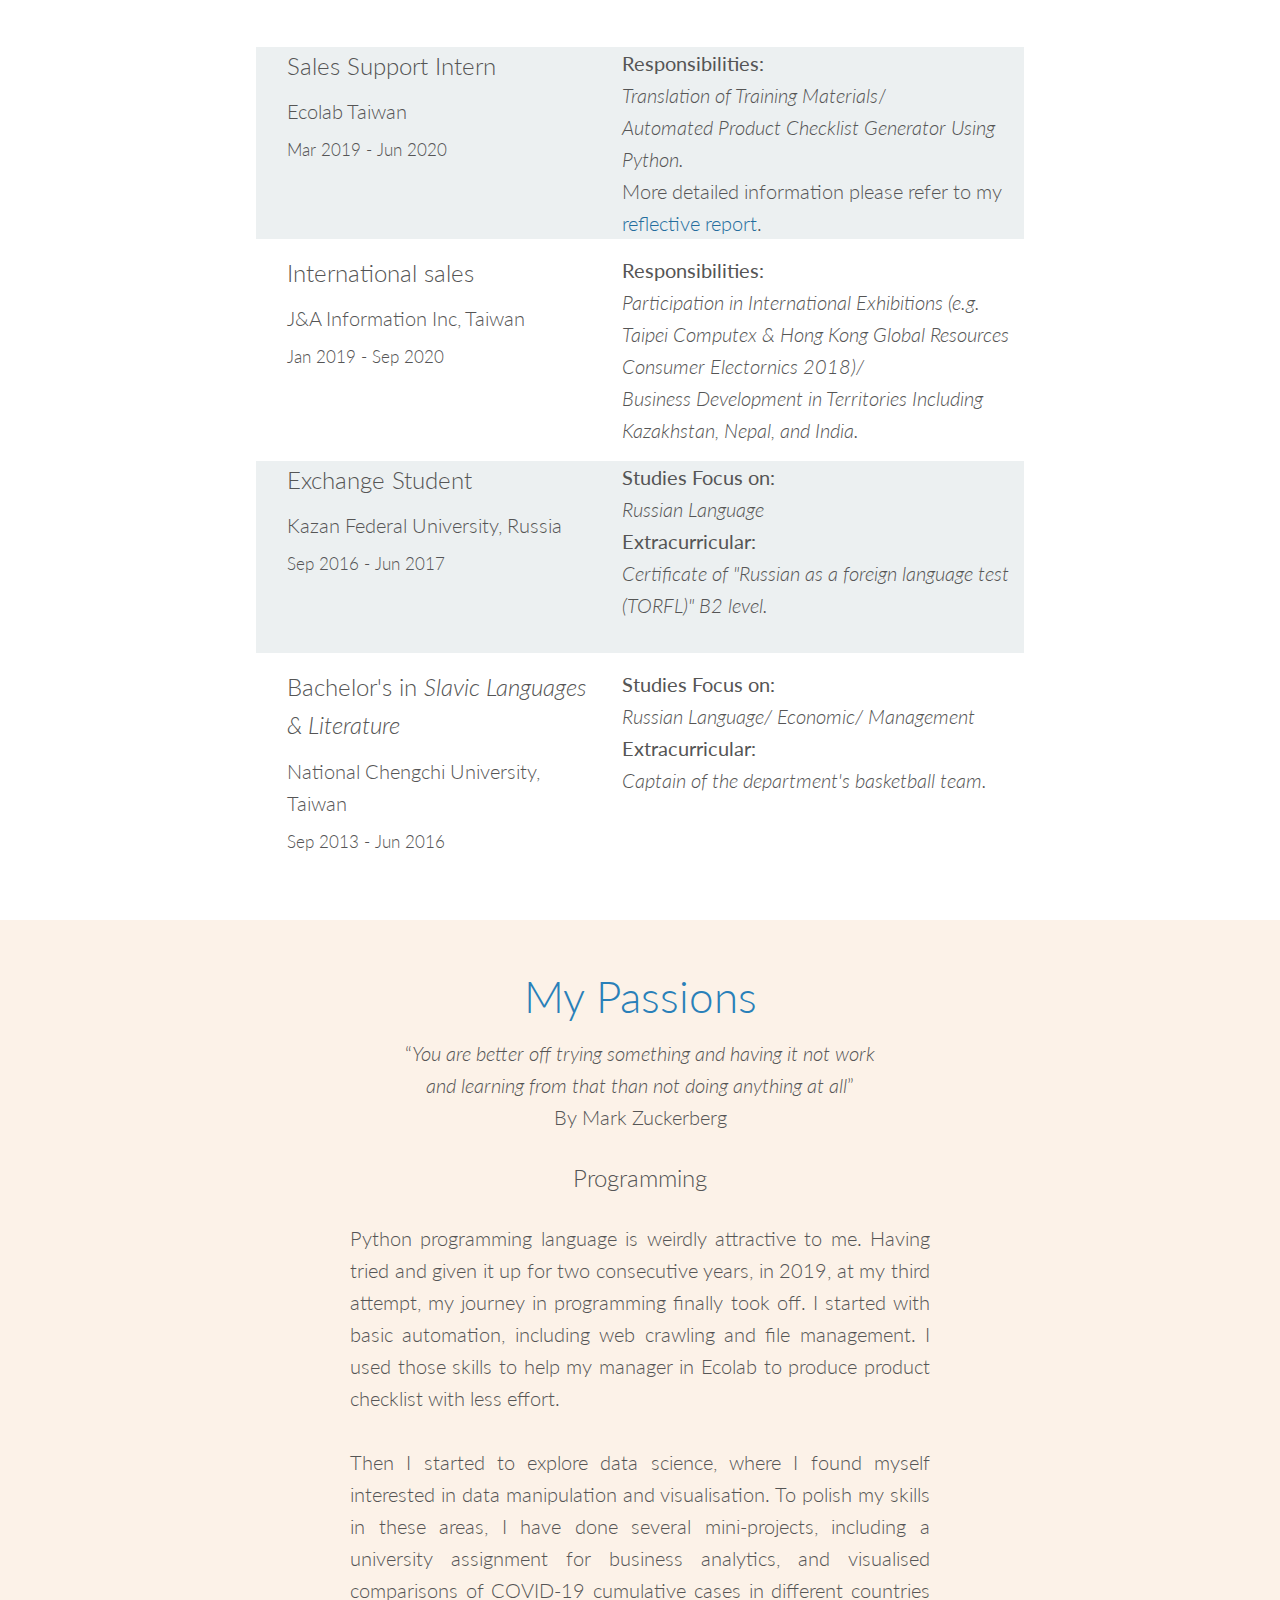
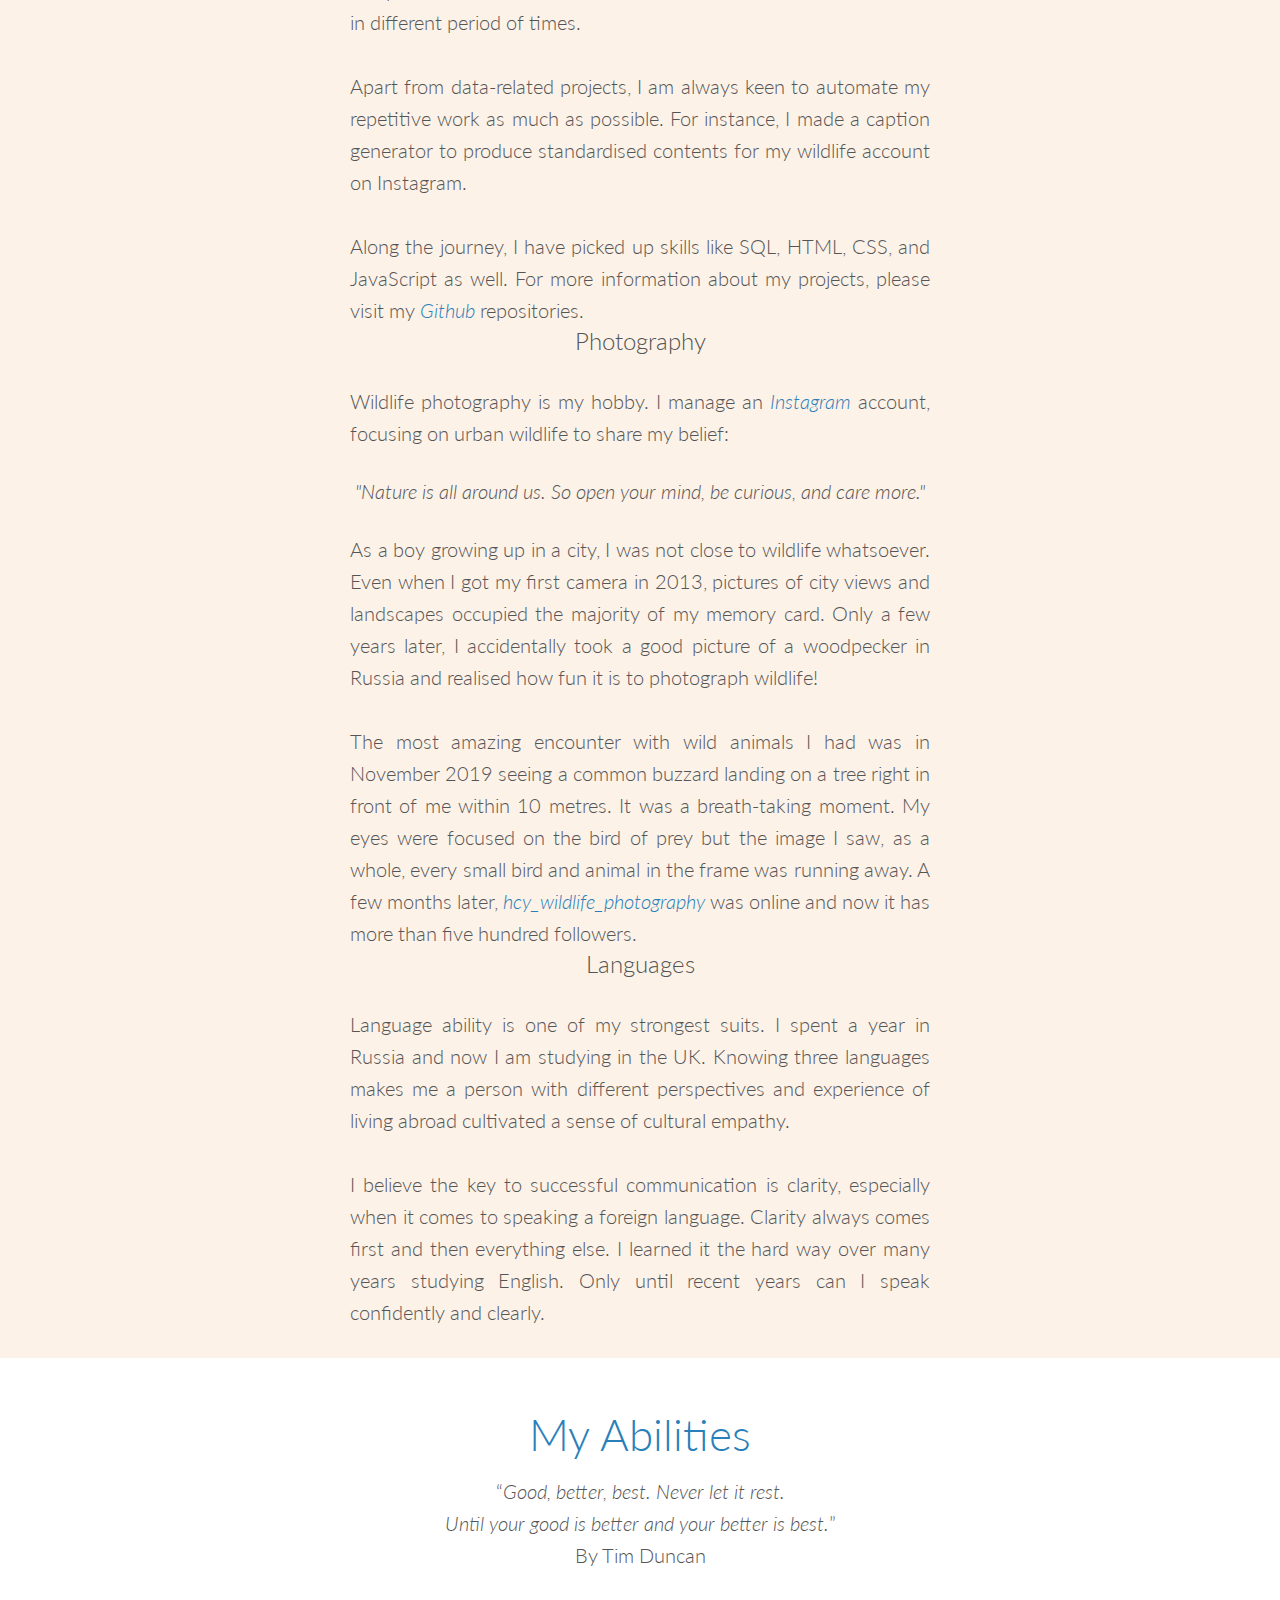
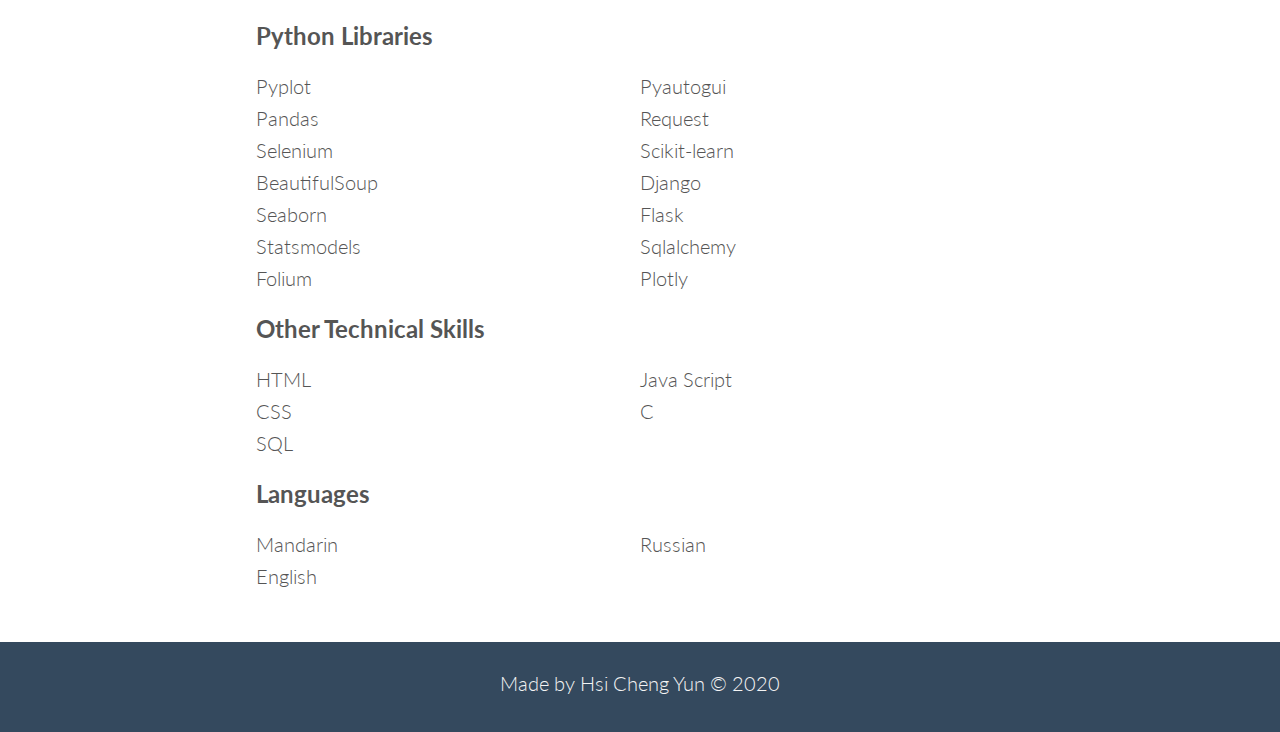
==== commit be1b4274: "Minor adjustments" ====
--- a/index.html
+++ b/index.html
@@ -211,18 +211,9 @@
         <ion-icon name="language-outline"></ion-icon>
         <h3>Languages</h3>
         <p>
-          Still thinking
-          <!-- I am a curious person. I see languages as starting points to understand other cultures. So I chose to 
-          study my first degree in Russian language. Posseessing an odd combination of languages, Mandarin, English, 
-          and Russian, I have access to multiple information resources. It helps me to 
-          <br><br> 
-          Language ability is one of my strongest suits. I spent a year in Russia and now 
-          I am studying in the UK. Knowing three languages makes me a person with different
-          perspectives and experience of living abroad cultivated cultural empathy. <br><br>
+          Language ability is one of my strongest suits. I spent a year in Russia and now I am studying in the UK. Knowing three languages makes me a person with different perspectives and experience of living abroad cultivated a sense of cultural empathy. <br><br>
 
-          Communication between people from different countries can be difficult. I believe "clarity" is the key. 
-          No matter what language you speak, express your thoughts clearly. Having this idea in mind, I enjoy
-          working in international teams. -->
+I believe the key to successful communication is clarity, especially when it comes to speaking a foreign language. Clarity always comes first and then everything else.  I learned it the hard way over many years studying English. Only until recent years can I speak confidently and clearly.
 
         </p>
       </div>
@@ -235,7 +226,7 @@
     <div class="section_sub">
       <q><cite class="quotes">Good, better, best. Never let it rest. <br> Until your good is better and your better is best.</cite></q>
       <br>
-      <p>- by Tim Duncan</p>
+      <p>By Tim Duncan</p>
     </div>
     <div class="skill_title">
       <h3>Python Libraries</h3>
@@ -245,7 +236,7 @@
       <div class="skill_left_part">
         <div class="skill_name_column">
           <div class="skill_name">
-            <p>Matplotlib.pyplot</p>
+            <p>Pyplot</p>
           </div>
           <div class="skill_name">
             <p>Pandas</p>
@@ -260,7 +251,7 @@
             <p>Seaborn</p>
           </div>
           <div class="skill_name">
-            <p>Statsmodels.api</p>
+            <p>Statsmodels</p>
           </div>
           <div class="skill_name">
             <p>Folium</p>
@@ -328,7 +319,10 @@
             <p>Request</p>
           </div>
           <div class="skill_name">
-            <p>Sklearn</p>
+            <p>Scikit-learn</p>
+          </div>
+          <div class="skill_name">
+            <p>Django</p>
           </div>
           <div class="skill_name">
             <p>Flask</p>
@@ -337,9 +331,6 @@
             <p>Sqlalchemy</p>
           </div>
           <div class="skill_name">
-            <p>Pillow</p>
-          </div>
-          <div class="skill_name">
             <p>Plotly</p>
           </div>
         </div>
@@ -368,27 +359,27 @@
           <div class="skill_level">
             <span><i class="fas fa-star"></i></span>
             <span><i class="fas fa-star"></i></span>
-            <span><i class="far fa-star"></i></span>
-            <span><i class="far fa-star"></i></span>
-            <span><i class="far fa-star"></i></span>
-          </div>
-          <div class="skill_level">
-            <span><i class="fas fa-star"></i></span>
-            <span><i class="fas fa-star"></i></span>
-            <span><i class="far fa-star"></i></span>
-            <span><i class="far fa-star"></i></span>
-            <span><i class="far fa-star"></i></span>
-          </div>
-          <div class="skill_level">
-            <span><i class="fas fa-star"></i></span>
-            <span><i class="far fa-star"></i></span>
-            <span><i class="far fa-star"></i></span>
-            <span><i class="far fa-star"></i></span>
-            <span><i class="far fa-star"></i></span>
-          </div>
-          <div class="skill_level">
-            <span><i class="fas fa-star"></i></span>
-            <span><i class="far fa-star"></i></span>
+            <span><i class="fas fa-star"></i></span>
+            <span><i class="far fa-star"></i></span>
+            <span><i class="far fa-star"></i></span>
+          </div>
+          <div class="skill_level">
+            <span><i class="fas fa-star"></i></span>
+            <span><i class="fas fa-star"></i></span>
+            <span><i class="far fa-star"></i></span>
+            <span><i class="far fa-star"></i></span>
+            <span><i class="far fa-star"></i></span>
+          </div>
+          <div class="skill_level">
+            <span><i class="fas fa-star"></i></span>
+            <span><i class="fas fa-star"></i></span>
+            <span><i class="far fa-star"></i></span>
+            <span><i class="far fa-star"></i></span>
+            <span><i class="far fa-star"></i></span>
+          </div>
+          <div class="skill_level">
+            <span><i class="fas fa-star"></i></span>
+            <span><i class="fas fa-star"></i></span>
             <span><i class="far fa-star"></i></span>
             <span><i class="far fa-star"></i></span>
             <span><i class="far fa-star"></i></span>
@@ -450,7 +441,7 @@
           <div class="skill_level">
             <span><i class="fas fa-star"></i></span>
             <span><i class="fas fa-star"></i></span>
-            <span><i class="far fa-star"></i></span>
+            <span><i class="fas fa-star"></i></span>
             <span><i class="far fa-star"></i></span>
             <span><i class="far fa-star"></i></span>
           </div>
--- a/resources/css/style.css
+++ b/resources/css/style.css
@@ -416,6 +416,11 @@
     padding-top: 20px;
     padding-bottom: 20px;
 }
+
+.skill_title > h3{
+    font-weight: bold;
+}
+
 .skill_level_container {
     display: flex;
     width: 60%;
